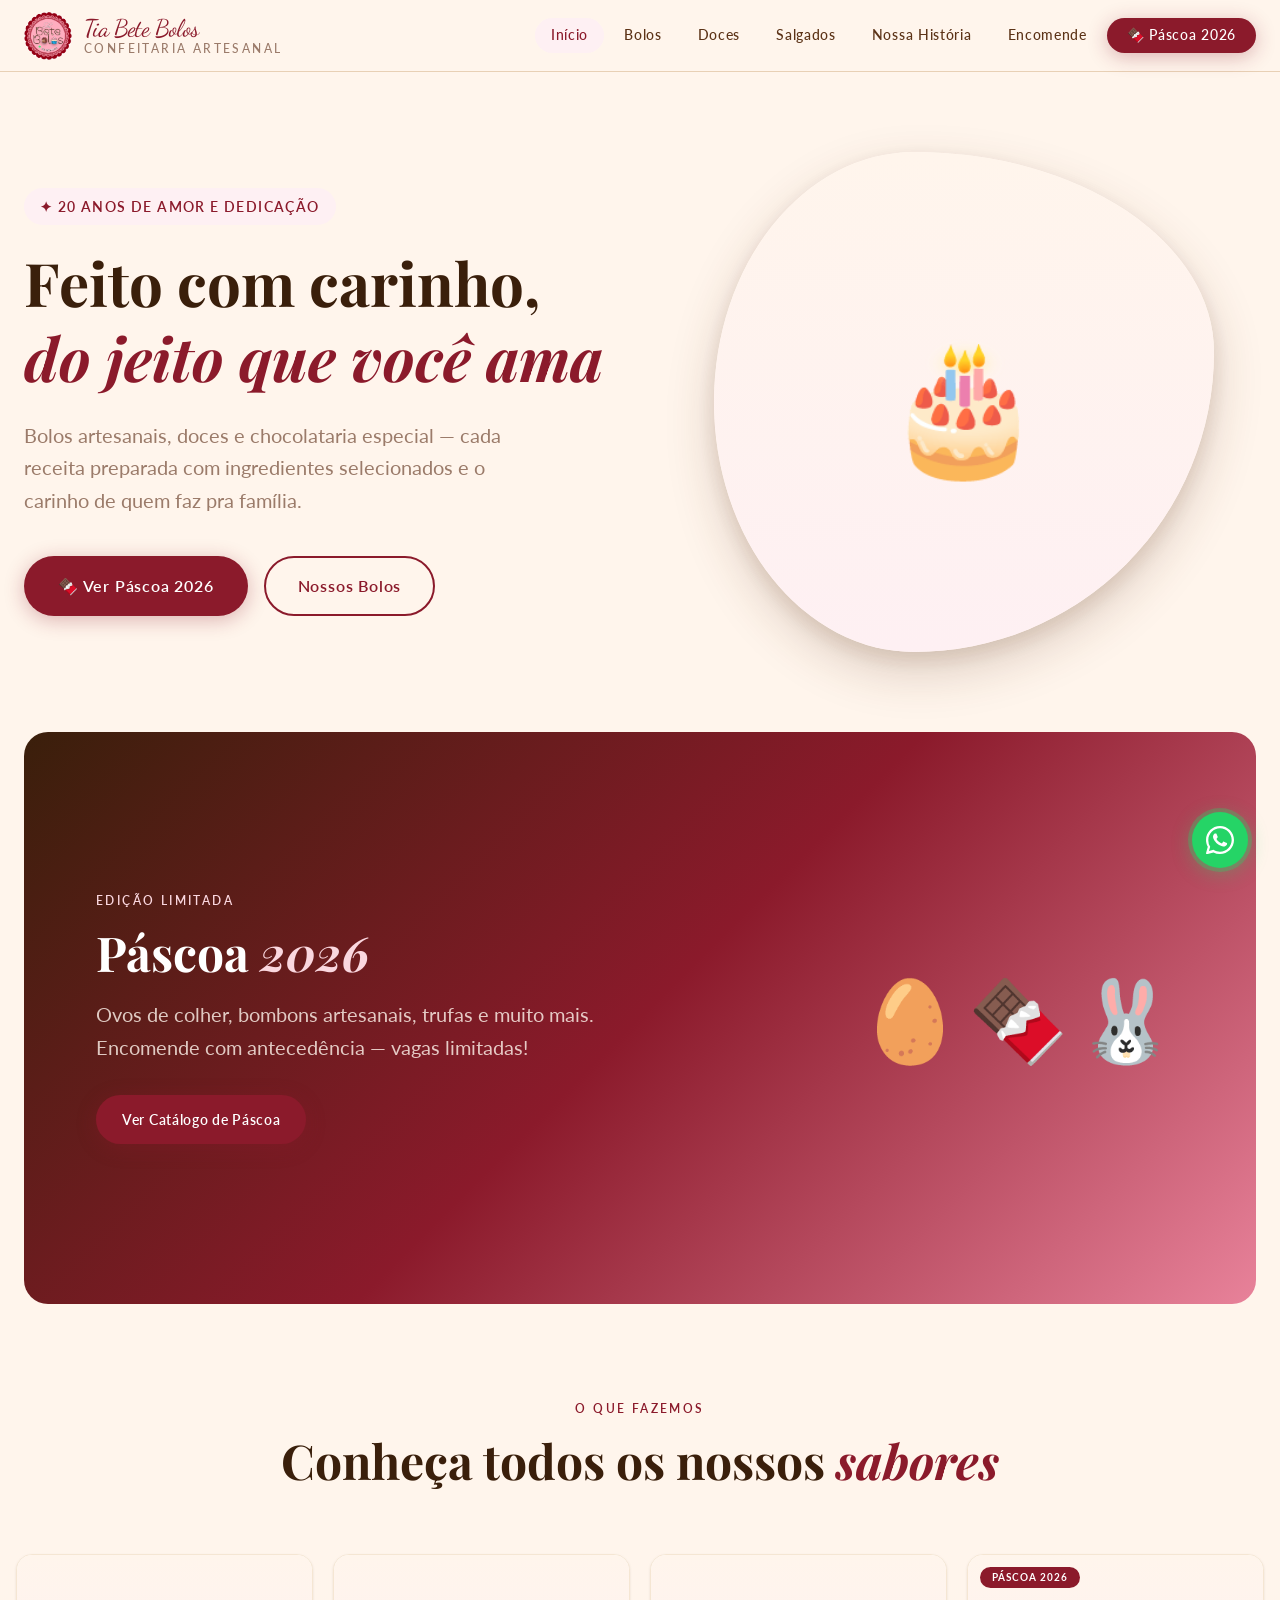
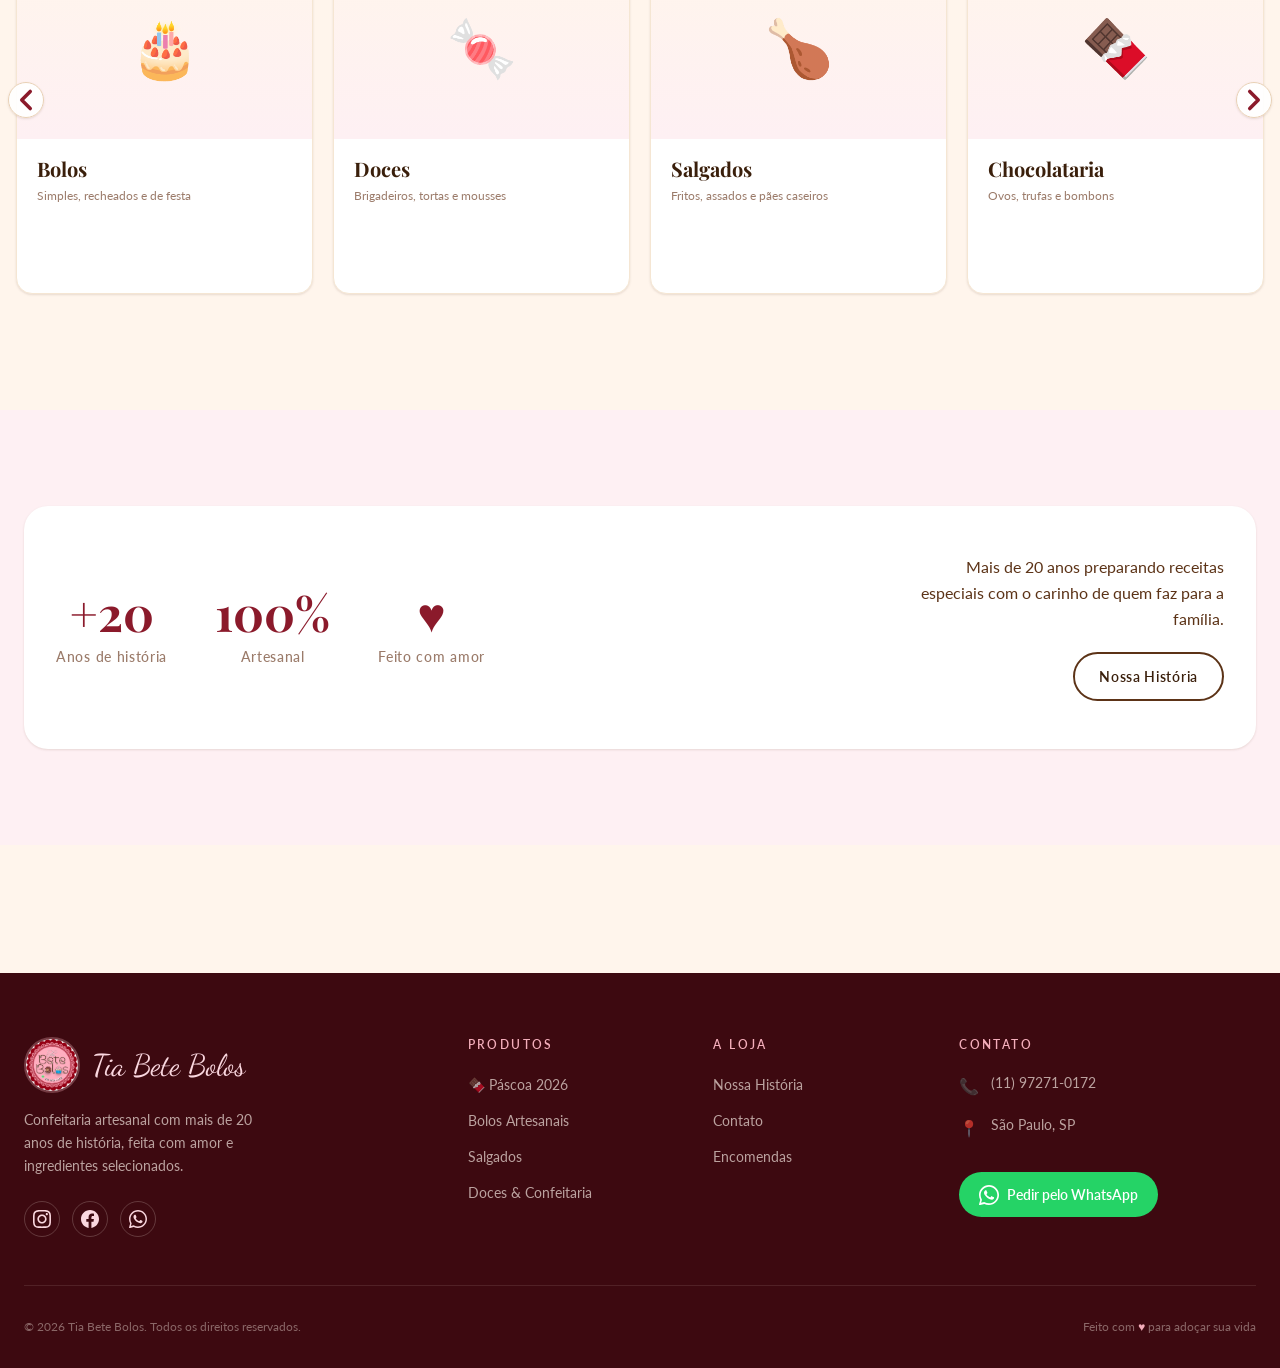
==== index.html @ cc2f7645 "Teste de fluxo de injeção de imagens" ====
<!DOCTYPE html>
<html lang="pt-BR">
<head>
  <meta charset="UTF-8" />
  <meta name="viewport" content="width=device-width, initial-scale=1.0" />
  <meta name="description" content="Tia Bete Bolos — Confeitaria artesanal com mais de 20 anos de história. Bolos, doces e chocolataria especial para Páscoa em São Paulo." />
  <title>Tia Bete Bolos — Confeitaria Artesanal</title>

  <!-- Google Fonts -->
  <link rel="preconnect" href="https://fonts.googleapis.com" />
  <link rel="preconnect" href="https://fonts.gstatic.com" crossorigin />
  <link href="https://fonts.googleapis.com/css2?family=Dancing+Script:wght@400;600;700&family=Playfair+Display:ital,wght@0,400;0,600;0,700;1,400;1,600&family=Lato:wght@300;400;700&display=swap" rel="stylesheet" />

  <!-- Swiper CSS (CDN) -->
  <link rel="stylesheet" href="https://cdn.jsdelivr.net/npm/swiper@11/swiper-bundle.min.css" />

  <!-- CSS (ordem importa: variables → reset → global → home) -->
  <link rel="stylesheet" href="css/variables.css" />
  <link rel="stylesheet" href="css/reset.css" />
  <link rel="stylesheet" href="css/global.css" />
  <link rel="stylesheet" href="css/components.css" />
  <link rel="stylesheet" href="css/animations.css" />
  <link rel="stylesheet" href="css/home.css" />
</head>
<body>
  
  <!-- ======================================================
       HERO
       ====================================================== -->
  <main id="main">

    <section class="hero" aria-label="Apresentação">
      <div class="hero__content">
        <span class="hero__eyebrow">✦ 20 anos de amor e dedicação</span>
        <h1 class="hero__title">
          Feito com carinho,<br>
          <em>do jeito que você ama</em>
        </h1>
        <p class="hero__description">
          Bolos artesanais, doces e chocolataria especial — cada receita
          preparada com ingredientes selecionados e o carinho de quem faz
          pra família.
        </p>
        <div class="hero__actions">
          <a href="pages/chocolataria.html" class="btn btn--primary btn--lg">
            🍫 Ver Páscoa 2026
          </a>
          <a href="pages/bolos.html" class="btn btn--outline btn--lg">
            Nossos Bolos
          </a>
        </div>
      </div>
      <div class="hero__image" aria-hidden="true">
        <!-- Imagem principal do hero — adicionar depois -->
        <div class="hero__image-placeholder">
          <span>🎂</span>
        </div>
      </div>
    </section>


    <!-- ====================================================
         SEÇÃO DE DESTAQUE — PÁSCOA
         ==================================================== -->
    <section class="section pascoa-banner" aria-label="Páscoa 2026">
      <div class="container">
        <div class="pascoa-banner__inner">
          <div class="pascoa-banner__text">
            <span class="section-label">Edição limitada</span>
            <h2 class="section-title">
              Páscoa <em>2026</em>
            </h2>
            <p class="section-subtitle">
              Ovos de colher, bombons artesanais, trufas e muito mais.
              Encomende com antecedência — vagas limitadas!
            </p>
            <a href="pages/chocolataria.html" class="btn btn--primary" style="margin-top: var(--space-8)">
              Ver Catálogo de Páscoa
            </a>
          </div>
          <div class="pascoa-banner__decoration" aria-hidden="true">
            🥚🍫🐰
          </div>
        </div>
      </div>
    </section>


    <!-- ====================================================
         CARROSSEL DE CATEGORIAS
         ==================================================== -->
    <section class="section section--carousel" id="categorias" aria-label="Nossas categorias">
      <div class="container">
        <div class="section-header">
          <span class="section-label">O que fazemos</span>
          <h2 class="section-title">Conheça todos os nossos <em>sabores</em></h2>
        </div>
      </div>

      <!-- Swiper -->
      <div class="swiper" id="categoriesSwiper">
        <ul class="swiper-wrapper" role="list">

            <!-- ── PRINCIPAIS (primeiros 4 visíveis no desktop) ── -->

            <li class="swiper-slide">
              <a href="pages/bolos.html" class="ccard" aria-label="Bolos artesanais">
                <div class="ccard__img-wrap">
                  <div class="ccard__placeholder">🎂</div>
                </div>
                <div class="ccard__body">
                  <h3 class="ccard__title">Bolos</h3>
                  <span class="ccard__sub">Simples, recheados e de festa</span>
                </div>
              </a>
            </li>

            <li class="swiper-slide">
              <a href="pages/doces.html" class="ccard" aria-label="Doces e confeitaria">
                <div class="ccard__img-wrap">
                  <div class="ccard__placeholder">🍬</div>
                </div>
                <div class="ccard__body">
                  <h3 class="ccard__title">Doces</h3>
                  <span class="ccard__sub">Brigadeiros, tortas e mousses</span>
                </div>
              </a>
            </li>

            <li class="swiper-slide">
              <a href="pages/salgados.html" class="ccard" aria-label="Salgados artesanais">
                <div class="ccard__img-wrap">
                  <div class="ccard__placeholder">🍗</div>
                </div>
                <div class="ccard__body">
                  <h3 class="ccard__title">Salgados</h3>
                  <span class="ccard__sub">Fritos, assados e pães caseiros</span>
                </div>
              </a>
            </li>

            <li class="swiper-slide">
              <a href="pages/chocolataria.html" class="ccard" aria-label="Chocolataria e Páscoa">
                <div class="ccard__img-wrap">
                  <div class="ccard__placeholder">🍫</div>
                  <span class="ccard__badge">Páscoa 2026</span>
                </div>
                <div class="ccard__body">
                  <h3 class="ccard__title">Chocolataria</h3>
                  <span class="ccard__sub">Ovos, trufas e bombons</span>
                </div>
              </a>
            </li>

            <!-- ── SUBCATEGORIAS ── -->

            <li class="swiper-slide">
              <a href="pages/bolos.html#simples" class="ccard" aria-label="Bolos Simples">
                <div class="ccard__img-wrap">
                  <div class="ccard__placeholder">🌽</div>
                </div>
                <div class="ccard__body">
                  <h3 class="ccard__title">Bolos Simples</h3>
                  <span class="ccard__sub">Fubá, milho, chocolate, cenoura</span>
                </div>
              </a>
            </li>

            <li class="swiper-slide">
              <a href="pages/bolos.html#recheados" class="ccard" aria-label="Bolos Recheados">
                <div class="ccard__img-wrap">
                  <div class="ccard__placeholder">🍓</div>
                </div>
                <div class="ccard__body">
                  <h3 class="ccard__title">Bolos Recheados</h3>
                  <span class="ccard__sub">Brigadeiro, Ninho, Floresta Negra</span>
                </div>
              </a>
            </li>

            <li class="swiper-slide">
              <a href="pages/bolos.html#festa" class="ccard" aria-label="Bolos de Festa">
                <div class="ccard__img-wrap">
                  <div class="ccard__placeholder">🎉</div>
                </div>
                <div class="ccard__body">
                  <h3 class="ccard__title">Bolos de Festa</h3>
                  <span class="ccard__sub">Personalizados e temáticos</span>
                </div>
              </a>
            </li>

            <li class="swiper-slide">
              <a href="pages/doces.html#tradicionais" class="ccard" aria-label="Doces Tradicionais de Festa">
                <div class="ccard__img-wrap">
                  <div class="ccard__placeholder">🍫</div>
                </div>
                <div class="ccard__body">
                  <h3 class="ccard__title">Doces Tradicionais</h3>
                  <span class="ccard__sub">Brigadeiro, quindim, beijinho</span>
                </div>
              </a>
            </li>

            <li class="swiper-slide">
              <a href="pages/doces.html#tortas" class="ccard" aria-label="Tortas e Mousses">
                <div class="ccard__img-wrap">
                  <div class="ccard__placeholder">🥧</div>
                </div>
                <div class="ccard__body">
                  <h3 class="ccard__title">Tortas & Mousses</h3>
                  <span class="ccard__sub">Holandesa, maracujá, limão</span>
                </div>
              </a>
            </li>

            <li class="swiper-slide">
              <a href="pages/doces.html#caramelizados" class="ccard" aria-label="Doces Caramelizados">
                <div class="ccard__img-wrap">
                  <div class="ccard__placeholder">🍎</div>
                </div>
                <div class="ccard__body">
                  <h3 class="ccard__title">Caramelizados</h3>
                  <span class="ccard__sub">Maçã e morango do amor</span>
                </div>
              </a>
            </li>

            <li class="swiper-slide">
              <a href="pages/doces.html#assados" class="ccard" aria-label="Assados Recheados">
                <div class="ccard__img-wrap">
                  <div class="ccard__placeholder">🧁</div>
                </div>
                <div class="ccard__body">
                  <h3 class="ccard__title">Assados Recheados</h3>
                  <span class="ccard__sub">Carolinas e bombas de chocolate</span>
                </div>
              </a>
            </li>

            <li class="swiper-slide">
              <a href="pages/salgados.html#mini" class="ccard" aria-label="Salgados Mini">
                <div class="ccard__img-wrap">
                  <div class="ccard__placeholder">🍡</div>
                </div>
                <div class="ccard__body">
                  <h3 class="ccard__title">Salgados Mini</h3>
                  <span class="ccard__sub">Coxinha, bolinha, quibe, risole</span>
                </div>
              </a>
            </li>

            <li class="swiper-slide">
              <a href="pages/salgados.html#especiais" class="ccard" aria-label="Salgados Especiais">
                <div class="ccard__img-wrap">
                  <div class="ccard__placeholder">🥐</div>
                </div>
                <div class="ccard__body">
                  <h3 class="ccard__title">Salgados Especiais</h3>
                  <span class="ccard__sub">Pastel, empada, mini pizza</span>
                </div>
              </a>
            </li>

            <li class="swiper-slide">
              <a href="pages/salgados.html#assados" class="ccard" aria-label="Salgados Assados">
                <div class="ccard__img-wrap">
                  <div class="ccard__placeholder">🫓</div>
                </div>
                <div class="ccard__body">
                  <h3 class="ccard__title">Assados</h3>
                  <span class="ccard__sub">Fogaça e esfihas</span>
                </div>
              </a>
            </li>

            <li class="swiper-slide">
              <a href="pages/salgados.html#paes" class="ccard" aria-label="Pães Caseiros">
                <div class="ccard__img-wrap">
                  <img
                    src="../assets/images/salgados/pao-forma.webp"
                    alt="Pão de forma caseiro, assado e dourado."
                    class="ccard__img"
                    loading="lazy"
                  />
                </div>
                <div class="ccard__body">
                  <h3 class="ccard__title">Pães Caseiros</h3>
                  <span class="ccard__sub">Artesanais, de forma e panetones</span>
                </div>
              </a>
            </li>

            <li class="swiper-slide">
              <a href="pages/chocolataria.html#ovos-tradicionais" class="ccard" aria-label="Ovos Tradicionais">
                <div class="ccard__img-wrap">
                  <div class="ccard__placeholder">🥚</div>
                </div>
                <div class="ccard__body">
                  <h3 class="ccard__title">Ovos Tradicionais</h3>
                  <span class="ccard__sub">Ao leite, crocante, branco</span>
                </div>
              </a>
            </li>

            <li class="swiper-slide">
              <a href="pages/chocolataria.html#ovos-recheados" class="ccard" aria-label="Ovos Recheados">
                <div class="ccard__img-wrap">
                  <div class="ccard__placeholder">🍫</div>
                </div>
                <div class="ccard__body">
                  <h3 class="ccard__title">Ovos Recheados</h3>
                  <span class="ccard__sub">Trufa, maracujá e prestígio</span>
                </div>
              </a>
            </li>

            <li class="swiper-slide">
              <a href="pages/chocolataria.html#outros-produtos" class="ccard" aria-label="Outros Produtos de Chocolataria">
                <div class="ccard__img-wrap">
                  <div class="ccard__placeholder">🎁</div>
                </div>
                <div class="ccard__body">
                  <h3 class="ccard__title">Outros Produtos</h3>
                  <span class="ccard__sub">Trufas, pão de mel, bombons</span>
                </div>
              </a>
            </li>

        </ul>

        <!-- Swiper Navigation Buttons -->
        <button class="swiper-button-prev" aria-label="Categoria anterior">
          <svg xmlns="http://www.w3.org/2000/svg" viewBox="0 0 24 24" width="20" height="20" fill="none" stroke="currentColor" stroke-width="2.5" stroke-linecap="round" stroke-linejoin="round" aria-hidden="true"><polyline points="15 18 9 12 15 6"/></svg>
        </button>
        <button class="swiper-button-next" aria-label="Próxima categoria">
          <svg xmlns="http://www.w3.org/2000/svg" viewBox="0 0 24 24" width="20" height="20" fill="none" stroke="currentColor" stroke-width="2.5" stroke-linecap="round" stroke-linejoin="round" aria-hidden="true"><polyline points="9 18 15 12 9 6"/></svg>
        </button>

        <!-- Swiper Pagination (mobile) -->
        <div class="swiper-pagination"></div>
      </div>
    </section>


    <!-- ====================================================
         SOBRE / PROVA SOCIAL
         ==================================================== -->
    <section class="section section--about bg-rosa" aria-label="Sobre a Tia Bete">
      <div class="container">
        <div class="about-strip">
          <div class="about-strip__stats">
            <div class="stat">
              <span class="stat__number">+20</span>
              <span class="stat__label">Anos de história</span>
            </div>
            <div class="stat">
              <span class="stat__number">100%</span>
              <span class="stat__label">Artesanal</span>
            </div>
            <div class="stat">
              <span class="stat__number">♥</span>
              <span class="stat__label">Feito com amor</span>
            </div>
          </div>
          <div class="about-strip__cta">
            <p class="about-strip__text">
              Mais de 20 anos preparando receitas especiais com o carinho de quem faz para a família.
            </p>
            <a href="pages/sobre.html" class="btn btn--outline-dark">Nossa História</a>
          </div>
        </div>
      </div>
    </section>

  </main>

  <footer id="main-footer"></footer>

  <!-- ======================================================
       SCRIPTS
       ====================================================== -->
  <!-- Swiper JS (CDN) -->
  <script src="https://cdn.jsdelivr.net/npm/swiper@11/swiper-bundle.min.js"></script>

  <script src="js/nav.js"></script>
  <script src="js/main.js"></script>
  <script src="js/menu.js"></script>
  <script src="js/whatsapp.js"></script>
  <script src="js/swiper-config.js"></script>

</body>
</html>
---- css/variables.css ----
/* ============================================================
   TIA BETE BOLOS — Design Tokens
   Paleta extraída da logotipo oficial
   ============================================================ */

:root {

  /* ----------------------------------------------------------
     CORES PRIMÁRIAS (da logotipo)
     ---------------------------------------------------------- */

  /* Rosa claro — fundo principal do logo */
  --color-rosa:          #F4AEBB;
  --color-rosa-light:    #FAD7DF;
  --color-rosa-lighter:  #FEF0F3;
  --color-rosa-dark:     #E8829A;

  /* Bordô / Vermelho escuro — borda rendada do logo */
  --color-bordo:         #8B1A2B;
  --color-bordo-light:   #B03045;
  --color-bordo-dark:    #620F1D;
  --color-bordo-deeper:  #3D0910;

  /* Marrom chocolate — tipografia do logo */
  --color-chocolate:     #5C3317;
  --color-chocolate-light: #7A4A28;
  --color-chocolate-dark:  #3A1F0B;

  /* Creme / Off-white — contraste suave */
  --color-creme:         #FFF5EC;
  --color-creme-dark:    #F5E6D3;
  --color-creme-darker:  #E8D0B5;

  /* ----------------------------------------------------------
     CORES SEMÂNTICAS
     ---------------------------------------------------------- */
  --color-primary:       var(--color-bordo);
  --color-primary-hover: var(--color-bordo-light);
  --color-secondary:     var(--color-rosa);
  --color-accent:        var(--color-chocolate);
  --color-background:    var(--color-creme);
  --color-surface:       #FFFFFF;
  --color-surface-alt:   var(--color-rosa-lighter);

  /* Texto */
  --color-text-primary:   var(--color-chocolate-dark);
  --color-text-secondary: var(--color-chocolate);
  --color-text-muted:     #9B7B6A;
  --color-text-inverse:   #FFFFFF;
  --color-text-on-pink:   var(--color-bordo-dark);

  /* Estados */
  --color-success:       #4A7C59;
  --color-error:         #C0392B;
  --color-whatsapp:      #25D366;
  --color-whatsapp-dark: #128C7E;

  /* ----------------------------------------------------------
     TIPOGRAFIA
     ---------------------------------------------------------- */

  /* Fontes importadas via Google Fonts no HTML:
     - Playfair Display: display, elegante, serifada, feminina
     - Lato: body, leve e legível
     - Dancing Script: script cursivo, igual ao estilo do logo  */
  --font-display:  'Playfair Display', Georgia, serif;
  --font-body:     'Lato', 'Helvetica Neue', Arial, sans-serif;
  --font-script:   'Dancing Script', cursive;

  /* Escala tipográfica */
  --text-xs:    0.75rem;    /* 12px */
  --text-sm:    0.875rem;   /* 14px */
  --text-base:  1rem;       /* 16px */
  --text-md:    1.125rem;   /* 18px */
  --text-lg:    1.25rem;    /* 20px */
  --text-xl:    1.5rem;     /* 24px */
  --text-2xl:   1.875rem;   /* 30px */
  --text-3xl:   2.25rem;    /* 36px */
  --text-4xl:   3rem;       /* 48px */
  --text-5xl:   3.75rem;    /* 60px */

  /* Pesos */
  --font-light:    300;
  --font-regular:  400;
  --font-medium:   500;
  --font-semibold: 600;
  --font-bold:     700;

  /* Altura de linha */
  --leading-tight:   1.25;
  --leading-snug:    1.375;
  --leading-normal:  1.5;
  --leading-relaxed: 1.625;
  --leading-loose:   2;

  /* Letter spacing */
  --tracking-tight:   -0.025em;
  --tracking-normal:   0em;
  --tracking-wide:     0.05em;
  --tracking-wider:    0.1em;
  --tracking-widest:   0.2em;

  /* ----------------------------------------------------------
     ESPAÇAMENTO (escala de 4px)
     ---------------------------------------------------------- */
  --space-1:   0.25rem;   /*  4px */
  --space-2:   0.5rem;    /*  8px */
  --space-3:   0.75rem;   /* 12px */
  --space-4:   1rem;      /* 16px */
  --space-5:   1.25rem;   /* 20px */
  --space-6:   1.5rem;    /* 24px */
  --space-8:   2rem;      /* 32px */
  --space-10:  2.5rem;    /* 40px */
  --space-12:  3rem;      /* 48px */
  --space-16:  4rem;      /* 64px */
  --space-20:  5rem;      /* 80px */
  --space-24:  6rem;      /* 96px */
  --space-32:  8rem;      /* 128px */

  /* ----------------------------------------------------------
     BORDAS E RAIOS
     ---------------------------------------------------------- */
  --radius-sm:   4px;
  --radius-md:   8px;
  --radius-lg:   12px;
  --radius-xl:   16px;
  --radius-2xl:  24px;
  --radius-full: 9999px;

  --border-thin:   1px;
  --border-base:   2px;
  --border-thick:  3px;

  /* ----------------------------------------------------------
     SOMBRAS (tom quente baseado no marrom chocolate)
     ---------------------------------------------------------- */
  --shadow-sm:    0 1px 3px rgba(92, 51, 23, 0.08),
                  0 1px 2px rgba(92, 51, 23, 0.06);
  --shadow-md:    0 4px 12px rgba(92, 51, 23, 0.12),
                  0 2px 6px rgba(92, 51, 23, 0.08);
  --shadow-lg:    0 10px 30px rgba(92, 51, 23, 0.15),
                  0 4px 12px rgba(92, 51, 23, 0.10);
  --shadow-xl:    0 20px 50px rgba(92, 51, 23, 0.20),
                  0 8px 20px rgba(92, 51, 23, 0.12);
  --shadow-pink:  0 4px 20px rgba(244, 174, 187, 0.50);
  --shadow-bordo: 0 4px 20px rgba(139, 26, 43, 0.30);

  /* ----------------------------------------------------------
     TRANSIÇÕES
     ---------------------------------------------------------- */
  --transition-fast:   150ms ease;
  --transition-base:   250ms ease;
  --transition-slow:   400ms ease;
  --transition-bounce: 300ms cubic-bezier(0.34, 1.56, 0.64, 1);

  /* ----------------------------------------------------------
     LAYOUT
     ---------------------------------------------------------- */
  --container-sm:   640px;
  --container-md:   768px;
  --container-lg:   1024px;
  --container-xl:   1280px;
  --container-2xl:  1440px;

  --nav-height:     72px;
  --nav-height-mob: 64px;

  /* ----------------------------------------------------------
     Z-INDEX
     ---------------------------------------------------------- */
  --z-base:     0;
  --z-raised:   10;
  --z-dropdown: 100;
  --z-sticky:   200;
  --z-overlay:  300;
  --z-modal:    400;
  --z-toast:    500;

  /* ----------------------------------------------------------
     GRADIENTES
     ---------------------------------------------------------- */
  --gradient-hero:
    linear-gradient(
      135deg,
      var(--color-bordo-deeper) 0%,
      var(--color-bordo)        40%,
      var(--color-rosa-dark)    100%
    );

  --gradient-card:
    linear-gradient(
      180deg,
      transparent             50%,
      rgba(58, 31, 11, 0.85) 100%
    );

  --gradient-pascoa:
    linear-gradient(
      135deg,
      var(--color-chocolate-dark) 0%,
      var(--color-bordo)          50%,
      var(--color-rosa-dark)      100%
    );

  --gradient-section:
    linear-gradient(
      180deg,
      var(--color-creme)        0%,
      var(--color-rosa-lighter) 100%
    );

  --gradient-cta:
    linear-gradient(
      135deg,
      var(--color-bordo)       0%,
      var(--color-bordo-light) 100%
    );
}

/* ============================================================
   CLASSES HELPER (utilitários rápidos)
   ============================================================ */

.text-rosa       { color: var(--color-rosa); }
.text-bordo      { color: var(--color-bordo); }
.text-chocolate  { color: var(--color-chocolate); }
.text-creme      { color: var(--color-creme); }
.text-muted      { color: var(--color-text-muted); }

.bg-rosa         { background-color: var(--color-rosa-lighter); }
.bg-bordo        { background-color: var(--color-bordo); }
.bg-chocolate    { background-color: var(--color-chocolate); }
.bg-creme        { background-color: var(--color-creme); }

.font-display    { font-family: var(--font-display); }
.font-body       { font-family: var(--font-body); }
.font-script     { font-family: var(--font-script); }
---- css/global.css ----
/* ============================================================
   TIA BETE BOLOS — Estilos Globais
   Nav, Footer e elementos compartilhados entre todas as páginas
   ============================================================ */

/* ----------------------------------------------------------
   CONTAINER
   ---------------------------------------------------------- */
.container {
  width: 100%;
  max-width: var(--container-xl);
  margin: 0 auto;
  padding: 0 var(--space-6);
}

@media (max-width: 768px) {
  .container {
    padding: 0 var(--space-4);
  }
}

/* ----------------------------------------------------------
   NAVEGAÇÃO
   ---------------------------------------------------------- */
.nav {
  position: fixed;
  top: 0;
  left: 0;
  right: 0;
  height: var(--nav-height);
  background-color: rgba(255, 245, 236, 0.95);
  backdrop-filter: blur(12px);
  -webkit-backdrop-filter: blur(12px);
  border-bottom: 1px solid var(--color-creme-darker);
  z-index: var(--z-sticky);
  transition: background-color var(--transition-base),
              box-shadow var(--transition-base);
}

.nav.scrolled {
  background-color: rgba(255, 245, 236, 0.98);
  box-shadow: var(--shadow-md);
}

.nav__inner {
  display: flex;
  align-items: center;
  justify-content: space-between;
  height: 100%;
}

/* Logo na nav */
.nav__logo {
  display: flex;
  align-items: center;
  gap: var(--space-3);
  text-decoration: none;
  flex-shrink: 0;
}

.nav__logo-img {
  width: 48px;
  height: 48px;
  object-fit: contain;
  border-radius: var(--radius-full);
}

.nav__logo-text {
  display: flex;
  flex-direction: column;
  line-height: 1.1;
}

.nav__logo-name {
  font-family: var(--font-script);
  font-size: var(--text-xl);
  color: var(--color-bordo);
  letter-spacing: var(--tracking-tight);
}

.nav__logo-subtitle {
  font-family: var(--font-body);
  font-size: var(--text-xs);
  font-weight: var(--font-medium);
  color: var(--color-text-muted);
  letter-spacing: var(--tracking-widest);
  text-transform: uppercase;
}

/* Links de navegação */
.nav__links {
  display: flex;
  align-items: center;
  gap: var(--space-1);
}

.nav__link {
  font-family: var(--font-body);
  font-size: var(--text-sm);
  font-weight: var(--font-medium);
  color: var(--color-text-secondary);
  text-decoration: none;
  padding: var(--space-2) var(--space-4);
  border-radius: var(--radius-full);
  letter-spacing: var(--tracking-wide);
  transition: color var(--transition-base),
              background-color var(--transition-base);
  position: relative;
  display: flex;             /* Transforma o link em um bloco forte (Resolve a sobreposição) */
  align-items: center;       /* Centraliza verticalmente */
  justify-content: center;   /* Centraliza horizontalmente (Resolve "Nossa História") */
  text-align: center;        /* Garante centralização perfeita do texto */
  line-height: 1.3;          /* Dá um respiro entre as linhas do texto quebrado */
}

.nav__link:hover {
  color: var(--color-bordo);
  background-color: var(--color-rosa-lighter);
}

.nav__link.active {
  color: var(--color-bordo);
  background-color: var(--color-rosa-lighter);
}

/* Destaque especial: link de Páscoa/Chocolataria */
.nav__link--highlight {
  background-color: var(--color-bordo);
  color: var(--color-text-inverse) !important;
  padding: var(--space-2) var(--space-5);
  box-shadow: var(--shadow-bordo);
  white-space: nowrap;       /* Proíbe o botão de quebrar em duas linhas */
}

.nav__link--highlight:hover {
  background-color: var(--color-bordo-light);
  color: var(--color-text-inverse) !important;
  transform: translateY(-1px);
  box-shadow: var(--shadow-lg);
}

/* Botão hambúrguer (mobile) */
.nav__toggle {
  display: none;
  flex-direction: column;
  gap: 5px;
  padding: var(--space-2);
  cursor: pointer;
  background: none;
  border: none;
}

.nav__toggle-bar {
  width: 24px;
  height: 2px;
  background-color: var(--color-bordo);
  border-radius: var(--radius-full);
  transition: transform var(--transition-base),
              opacity var(--transition-base);
}

.nav__toggle.is-open .nav__toggle-bar:nth-child(1) {
  transform: translateY(7px) rotate(45deg);
}
.nav__toggle.is-open .nav__toggle-bar:nth-child(2) {
  opacity: 0;
  transform: scaleX(0);
}
.nav__toggle.is-open .nav__toggle-bar:nth-child(3) {
  transform: translateY(-7px) rotate(-45deg);
}

/* Menu mobile */
@media (max-width: 768px) {
  .nav__toggle {
    display: flex;
  }

  .nav__links {
    display: none;
    position: absolute;
    top: var(--nav-height-mob);
    left: 0;
    right: 0;
    background-color: var(--color-creme);
    border-bottom: 2px solid var(--color-rosa);
    flex-direction: column;
    align-items: stretch;
    padding: var(--space-4) var(--space-4) var(--space-6);
    gap: var(--space-1);
    box-shadow: var(--shadow-lg);
  }

  .nav__links.is-open {
    display: flex;
  }

  .nav__link {
    padding: var(--space-3) var(--space-4);
    border-radius: var(--radius-md);
    font-size: var(--text-base);
  }

  .nav__link--highlight {
    text-align: center;
    margin-top: var(--space-2);
  }

  .nav {
    height: var(--nav-height-mob);
  }
}

/* ----------------------------------------------------------
   ESPAÇADOR DE NAV (empurra o conteúdo pra baixo do nav fixo)
   ---------------------------------------------------------- */
.nav-spacer {
  height: var(--nav-height);
}

@media (max-width: 768px) {
  .nav-spacer {
    height: var(--nav-height-mob);
  }
}

/* ----------------------------------------------------------
   FOOTER
   ---------------------------------------------------------- */
.footer {
  background-color: var(--color-bordo-deeper);
  color: var(--color-creme);
  padding: var(--space-16) 0 var(--space-8);
  margin-top: var(--space-32);
}

.footer__grid {
  display: grid;
  grid-template-columns: 2fr 1fr 1fr 1.5fr;
  gap: var(--space-12);
  padding-bottom: var(--space-12);
  border-bottom: 1px solid rgba(255, 245, 236, 0.1);
}

/* Coluna brand */
.footer__brand {}

.footer__logo {
  display: flex;
  align-items: center;
  gap: var(--space-3);
  margin-bottom: var(--space-4);
  text-decoration: none;
}

.footer__logo-img {
  width: 56px;
  height: 56px;
  border-radius: var(--radius-full);
  object-fit: contain;
  border: 2px solid rgba(244, 174, 187, 0.3);
}

.footer__logo-name {
  font-family: var(--font-script);
  font-size: var(--text-2xl);
  color: var(--color-rosa-light);
}

.footer__tagline {
  font-size: var(--text-sm);
  line-height: var(--leading-relaxed);
  color: rgba(255, 245, 236, 0.65);
  max-width: 260px;
  margin-bottom: var(--space-6);
}

.footer__social {
  display: flex;
  gap: var(--space-3);
}

.footer__social-link {
  width: 36px;
  height: 36px;
  border-radius: var(--radius-full);
  border: 1px solid rgba(255, 245, 236, 0.2);
  display: flex;
  align-items: center;
  justify-content: center;
  color: var(--color-rosa-light);
  font-size: var(--text-sm);
  transition: background-color var(--transition-base),
              border-color var(--transition-base);
  text-decoration: none;
}

.footer__social-link:hover {
  background-color: var(--color-bordo);
  border-color: var(--color-rosa);
}

/* Colunas de links */
.footer__col-title {
  font-family: var(--font-body);
  font-size: var(--text-xs);
  font-weight: var(--font-semibold);
  letter-spacing: var(--tracking-widest);
  text-transform: uppercase;
  color: var(--color-rosa);
  margin-bottom: var(--space-5);
}

.footer__links {
  display: flex;
  flex-direction: column;
  gap: var(--space-3);
}

.footer__link {
  font-size: var(--text-sm);
  color: rgba(255, 245, 236, 0.65);
  text-decoration: none;
  transition: color var(--transition-base);
}

.footer__link:hover {
  color: var(--color-rosa-light);
}

/* Coluna contato */
.footer__contact-item {
  display: flex;
  align-items: flex-start;
  gap: var(--space-3);
  margin-bottom: var(--space-4);
  font-size: var(--text-sm);
  color: rgba(255, 245, 236, 0.65);
}

.footer__contact-icon {
  font-size: var(--text-base);
  flex-shrink: 0;
  margin-top: 2px;
}

.footer__whatsapp-btn {
  display: inline-flex;
  align-items: center;
  gap: var(--space-2);
  background-color: var(--color-whatsapp);
  color: white;
  padding: var(--space-3) var(--space-5);
  border-radius: var(--radius-full);
  font-size: var(--text-sm);
  font-weight: var(--font-semibold);
  text-decoration: none;
  margin-top: var(--space-4);
  transition: background-color var(--transition-base),
              transform var(--transition-bounce);
}

.footer__whatsapp-btn:hover {
  background-color: var(--color-whatsapp-dark);
  transform: translateY(-2px);
}

/* Bottom do footer */
.footer__bottom {
  display: flex;
  align-items: center;
  justify-content: space-between;
  padding-top: var(--space-8);
  font-size: var(--text-xs);
  color: rgba(255, 245, 236, 0.4);
}

.footer__bottom-heart {
  color: var(--color-rosa);
}

/* Footer responsivo */
@media (max-width: 1024px) {
  .footer__grid {
    grid-template-columns: 1fr 1fr;
    gap: var(--space-8);
  }
  .footer__brand {
    grid-column: 1 / -1;
  }
}

@media (max-width: 640px) {
  .footer__grid {
    grid-template-columns: 1fr;
    gap: var(--space-8);
  }
  .footer__bottom {
    flex-direction: column;
    gap: var(--space-2);
    text-align: center;
  }
}

/* ----------------------------------------------------------
   BOTÃO FLUTUANTE DO WHATSAPP
   ---------------------------------------------------------- */
.whatsapp-float {
  position: fixed;
  bottom: var(--space-8);
  right: var(--space-8);
  width: 56px;
  height: 56px;
  background-color: var(--color-whatsapp);
  color: white;
  border-radius: var(--radius-full);
  display: flex;
  align-items: center;
  justify-content: center;
  font-size: 1.5rem;
  text-decoration: none;
  box-shadow: 0 4px 20px rgba(37, 211, 102, 0.4);
  z-index: var(--z-toast);
  transition: transform var(--transition-bounce),
              box-shadow var(--transition-base);
}

.whatsapp-float:hover {
  transform: scale(1.12) translateY(-2px);
  box-shadow: 0 8px 30px rgba(37, 211, 102, 0.5);
}

/* Pulso de atenção */
.whatsapp-float::before {
  content: '';
  position: absolute;
  inset: -4px;
  border-radius: var(--radius-full);
  background-color: var(--color-whatsapp);
  opacity: 0.3;
  animation: whatsapp-pulse 2.5s ease-out infinite;
  z-index: -1;
}

@keyframes whatsapp-pulse {
  0%   { transform: scale(1);   opacity: 0.3; }
  70%  { transform: scale(1.5); opacity: 0; }
  100% { transform: scale(1.5); opacity: 0; }
}

@media (max-width: 640px) {
  .whatsapp-float {
    bottom: var(--space-5);
    right: var(--space-5);
    width: 50px;
    height: 50px;
  }
}

/* ----------------------------------------------------------
   UTILITÁRIOS GERAIS
   ---------------------------------------------------------- */

/* Seção padrão */
.section {
  padding: var(--space-24) 0;
}

.section--sm {
  padding: var(--space-16) 0;
}

.section--lg {
  padding: var(--space-32) 0;
}

/* Título de seção */
.section-label {
  font-family: var(--font-body);
  font-size: var(--text-xs);
  font-weight: var(--font-semibold);
  letter-spacing: var(--tracking-widest);
  text-transform: uppercase;
  color: var(--color-bordo);
  display: block;
  margin-bottom: var(--space-3);
}

.section-title {
  font-family: var(--font-display);
  font-size: var(--text-4xl);
  color: var(--color-chocolate-dark);
  line-height: var(--leading-tight);
  margin-bottom: var(--space-4);
}

.section-title em {
  font-style: italic;
  color: var(--color-bordo);
}

.section-subtitle {
  font-size: var(--text-lg);
  color: var(--color-text-muted);
  line-height: var(--leading-relaxed);
  max-width: 560px;
}

@media (max-width: 768px) {
  .section {
    padding: var(--space-16) 0;
  }
  .section-title {
    font-size: var(--text-3xl);
  }
}

/* Divider decorativo */
.divider {
  display: flex;
  align-items: center;
  gap: var(--space-4);
  margin: var(--space-8) 0;
  color: var(--color-rosa);
  font-size: var(--text-xl);
}

.divider::before,
.divider::after {
  content: '';
  flex: 1;
  height: 1px;
  background: var(--color-creme-darker);
}
---- css/components.css ----
/* ============================================================
   TIA BETE BOLOS — Componentes reutilizáveis
   Botões, cards de produto, badges, modais
   ============================================================ */

/* ----------------------------------------------------------
   BOTÕES
   ---------------------------------------------------------- */
.btn {
  display: inline-flex;
  align-items: center;
  justify-content: center;
  gap: var(--space-2);
  font-family: var(--font-body);
  font-weight: var(--font-semibold);
  font-size: var(--text-sm);
  letter-spacing: var(--tracking-wide);
  padding: var(--space-3) var(--space-6);
  border-radius: var(--radius-full);
  text-decoration: none;
  cursor: pointer;
  border: 2px solid transparent;
  transition:
    background-color var(--transition-base),
    color var(--transition-base),
    border-color var(--transition-base),
    transform var(--transition-bounce),
    box-shadow var(--transition-base);
}

.btn:hover {
  transform: translateY(-2px);
}

.btn:active {
  transform: translateY(0);
}

/* Primário — bordô sólido */
.btn--primary {
  background-color: var(--color-bordo);
  color: var(--color-text-inverse);
  box-shadow: var(--shadow-bordo);
}
.btn--primary:hover {
  background-color: var(--color-bordo-light);
  box-shadow: var(--shadow-lg);
}

/* Secundário — rosa */
.btn--secondary {
  background-color: var(--color-rosa);
  color: var(--color-bordo-dark);
}
.btn--secondary:hover {
  background-color: var(--color-rosa-dark);
}

/* Outline — borda bordô */
.btn--outline {
  background-color: transparent;
  border-color: var(--color-bordo);
  color: var(--color-bordo);
}
.btn--outline:hover {
  background-color: var(--color-bordo);
  color: var(--color-text-inverse);
}

/* Outline dark (para seções claras) */
.btn--outline-dark {
  background-color: transparent;
  border-color: var(--color-chocolate);
  color: var(--color-chocolate-dark);
}
.btn--outline-dark:hover {
  background-color: var(--color-chocolate);
  color: var(--color-creme);
}

/* Tamanhos */
.btn--sm {
  font-size: var(--text-xs);
  padding: var(--space-2) var(--space-4);
}

.btn--lg {
  font-size: var(--text-base);
  padding: var(--space-4) var(--space-8);
}

/* ----------------------------------------------------------
   CARD DE PRODUTO
   ---------------------------------------------------------- */
.product-card {
  background-color: var(--color-surface);
  border-radius: var(--radius-xl);
  overflow: hidden;
  box-shadow: var(--shadow-sm);
  transition:
    transform var(--transition-base),
    box-shadow var(--transition-base);
  cursor: pointer;
  text-decoration: none;
  color: inherit;
  display: flex;
  flex-direction: column;
}

.product-card:hover {
  transform: translateY(-6px);
  box-shadow: var(--shadow-lg);
}

.product-card__img-wrap {
  position: relative;
  aspect-ratio: 4 / 3;
  overflow: hidden;
  background-color: var(--color-rosa-lighter);
}

.product-card__img {
  width: 100%;
  height: 100%;
  object-fit: cover;
  transition: transform var(--transition-slow);
}

.product-card:hover .product-card__img {
  transform: scale(1.06);
}

.product-card__placeholder {
  width: 100%;
  height: 100%;
  display: flex;
  align-items: center;
  justify-content: center;
  font-size: 3rem;
  background: var(--gradient-section);
}

.product-card__badge {
  position: absolute;
  top: var(--space-3);
  left: var(--space-3);
  background-color: var(--color-bordo);
  color: white;
  font-size: var(--text-xs);
  font-weight: var(--font-semibold);
  letter-spacing: var(--tracking-wide);
  padding: var(--space-1) var(--space-3);
  border-radius: var(--radius-full);
}

.product-card__body {
  padding: var(--space-5) var(--space-6);
  flex: 1;
  display: flex;
  flex-direction: column;
}

.product-card__category {
  font-size: var(--text-xs);
  font-weight: var(--font-semibold);
  letter-spacing: var(--tracking-widest);
  text-transform: uppercase;
  color: var(--color-bordo);
  margin-bottom: var(--space-2);
}

.product-card__name {
  font-family: var(--font-display);
  font-size: var(--text-xl);
  font-weight: var(--font-bold);
  color: var(--color-chocolate-dark);
  margin-bottom: var(--space-2);
  line-height: var(--leading-snug);
}

.product-card__desc {
  font-size: var(--text-sm);
  color: var(--color-text-muted);
  line-height: var(--leading-relaxed);
  flex: 1;
  margin-bottom: var(--space-4);
}

.product-card__footer {
  display: flex;
  align-items: center;
  justify-content: space-between;
  margin-top: auto;
}

.product-card__price {
  font-family: var(--font-display);
  font-size: var(--text-xl);
  font-weight: var(--font-bold);
  color: var(--color-bordo);
}

.product-card__cta {
  font-size: var(--text-sm);
  font-weight: var(--font-semibold);
  color: var(--color-bordo);
  display: flex;
  align-items: center;
  gap: var(--space-1);
  transition: gap var(--transition-base);
}

.product-card:hover .product-card__cta {
  gap: var(--space-2);
}

/* ----------------------------------------------------------
   BADGE / TAG
   ---------------------------------------------------------- */
.badge {
  display: inline-flex;
  align-items: center;
  gap: var(--space-1);
  font-size: var(--text-xs);
  font-weight: var(--font-semibold);
  letter-spacing: var(--tracking-wide);
  padding: var(--space-1) var(--space-3);
  border-radius: var(--radius-full);
}

.badge--bordo {
  background-color: var(--color-bordo);
  color: white;
}

.badge--rosa {
  background-color: var(--color-rosa-lighter);
  color: var(--color-bordo-dark);
  border: 1px solid var(--color-rosa);
}

.badge--chocolate {
  background-color: var(--color-chocolate);
  color: var(--color-creme);
}
---- css/animations.css ----
/* ============================================================
   TIA BETE BOLOS — Animações e Transitions
   ============================================================ */

/* ----------------------------------------------------------
   SCROLL REVEAL
   Adicionar data-reveal no elemento para ativar.
   main.js observa e adiciona .is-revealed
   ---------------------------------------------------------- */
[data-reveal] {
  opacity: 0;
  transform: translateY(24px);
  transition:
    opacity var(--transition-slow),
    transform var(--transition-slow);
}

[data-reveal].is-revealed {
  opacity: 1;
  transform: translateY(0);
}

[data-reveal-delay="1"] { transition-delay: 100ms; }
[data-reveal-delay="2"] { transition-delay: 200ms; }
[data-reveal-delay="3"] { transition-delay: 300ms; }
[data-reveal-delay="4"] { transition-delay: 400ms; }

/* ----------------------------------------------------------
   KEYFRAMES
   ---------------------------------------------------------- */
@keyframes fadeIn {
  from { opacity: 0; }
  to   { opacity: 1; }
}

@keyframes fadeInUp {
  from { opacity: 0; transform: translateY(28px); }
  to   { opacity: 1; transform: translateY(0); }
}

@keyframes fadeInDown {
  from { opacity: 0; transform: translateY(-20px); }
  to   { opacity: 1; transform: translateY(0); }
}

@keyframes scaleIn {
  from { opacity: 0; transform: scale(0.93); }
  to   { opacity: 1; transform: scale(1); }
}

@keyframes float {
  0%, 100% { transform: translateY(0); }
  50%       { transform: translateY(-12px); }
}

@keyframes shimmer {
  0%   { background-position: -200% 0; }
  100% { background-position:  200% 0; }
}

@keyframes whatsapp-pulse {
  0%   { transform: scale(1);   opacity: 0.3; }
  70%  { transform: scale(1.5); opacity: 0; }
  100% { transform: scale(1.5); opacity: 0; }
}

/* ----------------------------------------------------------
   HERO — animações de entrada (fill-mode: forwards, não both)
   "both" mantinha opacity:0 antes do delay, causando tela branca
   ---------------------------------------------------------- */
.hero__eyebrow {
  animation: fadeInDown 0.6s ease forwards;
  animation-delay: 0.1s;
  opacity: 0;
}

.hero__title {
  animation: fadeInUp 0.7s ease forwards;
  animation-delay: 0.2s;
  opacity: 0;
}

.hero__description {
  animation: fadeInUp 0.7s ease forwards;
  animation-delay: 0.35s;
  opacity: 0;
}

.hero__actions {
  animation: fadeInUp 0.7s ease forwards;
  animation-delay: 0.5s;
  opacity: 0;
}

.hero__image {
  animation: scaleIn 0.8s ease forwards;
  animation-delay: 0.25s;
  opacity: 0;
}

/* ----------------------------------------------------------
   UTILITÁRIOS
   ---------------------------------------------------------- */
.animate-float {
  animation: float 4s ease-in-out infinite;
}

.skeleton {
  background: linear-gradient(
    90deg,
    var(--color-creme-dark) 25%,
    var(--color-creme-darker) 50%,
    var(--color-creme-dark) 75%
  );
  background-size: 200% 100%;
  animation: shimmer 1.5s infinite;
  border-radius: var(--radius-md);
}

/* Reduz animações para quem prefere */
@media (prefers-reduced-motion: reduce) {
  .hero__eyebrow,
  .hero__title,
  .hero__description,
  .hero__actions,
  .hero__image {
    animation: none;
    opacity: 1;
  }
  [data-reveal] {
    opacity: 1;
    transform: none;
    transition: none;
  }
  .animate-float {
    animation: none;
  }
}
---- css/home.css ----
/* ============================================================
   TIA BETE BOLOS — Estilos da Home (index.html)
   ============================================================ */

/* ----------------------------------------------------------
   HERO
   ---------------------------------------------------------- */
.hero {
  display: grid;
  grid-template-columns: 1fr 1fr;
  align-items: center;
  gap: var(--space-16);
  min-height: calc(80vh - var(--nav-height));
  padding: var(--space-20) var(--space-6);
  max-width: var(--container-xl);
  margin: 0 auto;
}

.hero__eyebrow {
  display: inline-block;
  font-size: var(--text-sm);
  font-weight: var(--font-semibold);
  letter-spacing: var(--tracking-wider);
  text-transform: uppercase;
  color: var(--color-bordo);
  background-color: var(--color-rosa-lighter);
  padding: var(--space-2) var(--space-4);
  border-radius: var(--radius-full);
  margin-bottom: var(--space-5);
}

.hero__title {
  font-family: var(--font-display);
  font-size: var(--text-5xl);
  font-weight: var(--font-bold);
  line-height: var(--leading-tight);
  color: var(--color-chocolate-dark);
  margin-bottom: var(--space-6);
}

.hero__title em {
  font-style: italic;
  color: var(--color-bordo);
}

.hero__description {
  font-size: var(--text-lg);
  color: var(--color-text-muted);
  line-height: var(--leading-relaxed);
  max-width: 480px;
  margin-bottom: var(--space-10);
}

.hero__actions {
  display: flex;
  gap: var(--space-4);
  flex-wrap: wrap;
}

.hero__image {
  display: flex;
  align-items: center;
  justify-content: center;
}

.hero__image-placeholder {
  width: 100%;
  max-width: 500px;
  aspect-ratio: 1;
  background: var(--gradient-section);
  border-radius: 40% 60% 60% 40% / 50% 40% 60% 50%;
  display: flex;
  align-items: center;
  justify-content: center;
  font-size: 8rem;
  box-shadow: var(--shadow-xl);
  animation: float 5s ease-in-out infinite;
}

/* ----------------------------------------------------------
   BANNER DA PÁSCOA
   ---------------------------------------------------------- */
.pascoa-banner {
  background: var(--gradient-pascoa);
  color: white;
  border-radius: var(--radius-2xl);
  margin: 0 var(--space-6);
  overflow: hidden;
}

.pascoa-banner__inner {
  display: flex;
  align-items: center;
  justify-content: space-between;
  gap: var(--space-8);
  padding: var(--space-16) var(--space-12);
}

.pascoa-banner .section-label {
  color: var(--color-rosa-light);
}

.pascoa-banner .section-title {
  color: white;
  font-size: var(--text-4xl);
}

.pascoa-banner .section-title em {
  color: var(--color-rosa-light);
}

.pascoa-banner .section-subtitle {
  color: rgba(255, 245, 236, 0.8);
}

.pascoa-banner__decoration {
  font-size: 5rem;
  letter-spacing: 0.1em;
  animation: float 4s ease-in-out infinite;
  flex-shrink: 0;
}

/* ----------------------------------------------------------
   GRID DE CATEGORIAS
   ---------------------------------------------------------- */
.section-header {
  margin-bottom: var(--space-12);
}

.categories-grid {
  display: grid;
  grid-template-columns: 1.4fr 1fr 1fr;
  gap: var(--space-6);
}

.category-card {
  border-radius: var(--radius-xl);
  overflow: hidden;
  background-color: var(--color-surface);
  box-shadow: var(--shadow-sm);
  text-decoration: none;
  color: inherit;
  transition:
    transform var(--transition-base),
    box-shadow var(--transition-base);
  display: flex;
  flex-direction: column;
}

.category-card:hover {
  transform: translateY(-6px);
  box-shadow: var(--shadow-xl);
}

.category-card__img-wrap {
  aspect-ratio: 3 / 2;
  overflow: hidden;
  background-color: var(--color-rosa-lighter);
  position: relative;
}

.category-card--featured .category-card__img-wrap {
  aspect-ratio: 4 / 3;
}

.category-card__placeholder {
  width: 100%;
  height: 100%;
  display: flex;
  align-items: center;
  justify-content: center;
  font-size: 4rem;
  background: var(--gradient-section);
  transition: transform var(--transition-slow);
}

.category-card:hover .category-card__placeholder {
  transform: scale(1.05);
}

.category-card__body {
  padding: var(--space-6);
  flex: 1;
  display: flex;
  flex-direction: column;
  gap: var(--space-2);
}

.category-card__tag {
  font-size: var(--text-xs);
  font-weight: var(--font-semibold);
  letter-spacing: var(--tracking-widest);
  text-transform: uppercase;
  color: var(--color-bordo);
  background-color: var(--color-rosa-lighter);
  padding: var(--space-1) var(--space-3);
  border-radius: var(--radius-full);
  align-self: flex-start;
}

.category-card__title {
  font-family: var(--font-display);
  font-size: var(--text-2xl);
  font-weight: var(--font-bold);
  color: var(--color-chocolate-dark);
}

.category-card__desc {
  font-size: var(--text-sm);
  color: var(--color-text-muted);
  line-height: var(--leading-relaxed);
}

/* ----------------------------------------------------------
   ABOUT STRIP
   ---------------------------------------------------------- */
.about-strip {
  display: flex;
  align-items: center;
  justify-content: space-between;
  gap: var(--space-12);
  padding: var(--space-12) var(--space-8);
  background-color: white;
  border-radius: var(--radius-2xl);
  box-shadow: var(--shadow-sm);
}

.about-strip__stats {
  display: flex;
  gap: var(--space-12);
}

.stat {
  text-align: center;
}

.stat__number {
  display: block;
  font-family: var(--font-display);
  font-size: var(--text-4xl);
  font-weight: var(--font-bold);
  color: var(--color-bordo);
  line-height: 1;
  margin-bottom: var(--space-2);
}

.stat__label {
  font-size: var(--text-sm);
  color: var(--color-text-muted);
  font-weight: var(--font-medium);
  letter-spacing: var(--tracking-wide);
}

.about-strip__cta {
  max-width: 320px;
  text-align: right;
}

.about-strip__text {
  font-size: var(--text-base);
  color: var(--color-text-secondary);
  line-height: var(--leading-relaxed);
  margin-bottom: var(--space-5);
}

/* ----------------------------------------------------------
   RESPONSIVO HOME
   ---------------------------------------------------------- */
@media (max-width: 1024px) {
  .categories-grid {
    grid-template-columns: 1fr 1fr;
  }
  .category-card--featured {
    grid-column: 1 / -1;
  }
}

@media (max-width: 768px) {
  .hero {
    grid-template-columns: 1fr;
    text-align: center;
    padding: var(--space-12) var(--space-4);
    min-height: auto;
  }

  .hero__title {
    font-size: var(--text-4xl);
  }

  .hero__description {
    margin: 0 auto var(--space-8);
  }

  .hero__actions {
    justify-content: center;
  }

  .hero__image {
    order: -1;
  }

  .hero__image-placeholder {
    max-width: 260px;
    font-size: 5rem;
  }

  .pascoa-banner {
    margin: 0 var(--space-4);
  }

  .pascoa-banner__inner {
    flex-direction: column;
    text-align: center;
    padding: var(--space-10) var(--space-6);
  }

  .categories-grid {
    grid-template-columns: 1fr;
  }

  .category-card--featured {
    grid-column: auto;
  }

  .about-strip {
    flex-direction: column;
    text-align: center;
    padding: var(--space-8) var(--space-6);
  }

  .about-strip__stats {
    gap: var(--space-8);
  }

  .about-strip__cta {
    text-align: center;
    max-width: 100%;
  }
}

/* ============================================================
   CARROSSEL DE CATEGORIAS
   ============================================================ */

.section--carousel {
  padding: var(--space-24) 0;
  background-color: var(--color-creme);
  overflow: hidden;
}

.section--carousel .section-header {
  margin-bottom: var(--space-10);
  text-align: center;
}

/* ----------------------------------------------------------
   SWIPER CARROSSEL (Desktop + Mobile)
   ---------------------------------------------------------- */

.swiper {
  position: relative;
  width: 100%;
  padding: var(--space-6) var(--space-4) var(--space-5);
  margin: 0 -var(--space-4);
  box-sizing: border-box;
}

.swiper-wrapper {
  list-style: none;
  padding: 0;
  margin: 0;
}

.swiper-slide {
  height: auto;
}

/* Botões de navegação */
.swiper-button-prev,
.swiper-button-next {
  position: absolute;
  z-index: 10;
  top: 50%;
  transform: translateY(-50%);
  width: 36px;
  height: 36px;
  border-radius: var(--radius-full);
  background-color: rgba(255, 255, 255, 0.9);
  border: 1px solid var(--color-creme-darker);
  color: var(--color-bordo);
  display: flex;
  align-items: center;
  justify-content: center;
  cursor: pointer;
  box-shadow: var(--shadow-sm);
  transition:
    background-color var(--transition-base),
    border-color var(--transition-base),
    transform var(--transition-bounce),
    box-shadow var(--transition-base);
  flex-shrink: 0;
  outline: none;
}

.swiper-button-prev:hover,
.swiper-button-next:hover {
  background-color: var(--color-bordo);
  border-color: var(--color-bordo);
  color: white;
  box-shadow: var(--shadow-bordo);
  transform: translateY(-50%) scale(1.08);
}

.swiper-button-prev::after,
.swiper-button-next::after {
  content: ''; /* anula o ícone padrão do Swiper — usamos SVG inline */
}

.swiper-button-prev {
  left: 8px;
}

.swiper-button-next {
  right: 8px;
}

/* Paginação (dots) – visível só no mobile */
.swiper-pagination {
  display: none;
  justify-content: center;
  gap: 6px;
  margin: var(--space-5) auto 0;
  padding: 0;
  bottom: auto;
  position: relative;
  width: 100%;
  box-sizing: border-box;
}

.swiper-pagination-bullet {
  width: 6px;
  height: 6px;
  border-radius: 50%;
  background-color: var(--color-creme-darker);
  border: none;
  cursor: pointer;
  transition: background-color var(--transition-base), transform var(--transition-bounce);
  padding: 0;
  margin: 0;
  opacity: 1;
  flex-shrink: 0;
}

.swiper-pagination-bullet-active {
  background-color: var(--color-bordo);
  transform: scale(1.4);
}

/* Card do carrossel */
.ccard {
  display: flex;
  flex-direction: column;
  background-color: white;
  border-radius: var(--radius-xl);
  overflow: hidden;
  text-decoration: none;
  color: inherit;
  border: 1px solid var(--color-creme-dark);
  box-shadow: var(--shadow-sm);
  transition:
    transform var(--transition-base),
    box-shadow var(--transition-base),
    border-color var(--transition-base);
  min-height: 340px;
}

.ccard:hover {
  transform: translateY(-4px);
  box-shadow: var(--shadow-lg);
  border-color: var(--color-rosa);
}

/* Imagem do card */
.ccard__img-wrap {
  position: relative;
  aspect-ratio: 16 / 10;
  overflow: hidden;
  background-color: var(--color-rosa-lighter);
}

.ccard__placeholder {
  width: 100%;
  height: 100%;
  display: flex;
  align-items: center;
  justify-content: center;
  font-size: 3.5rem;
  background: var(--gradient-section);
  transition: transform var(--transition-slow);
}

.ccard:hover .ccard__placeholder {
  transform: scale(1.07);
}

/* Quando houver foto real */
.ccard__img {
  width: 100%;
  height: 100%;
  object-fit: cover;
  transition: transform var(--transition-slow);
}

.ccard:hover .ccard__img {
  transform: scale(1.07);
}

/* Badge sobre a imagem */
.ccard__badge {
  position: absolute;
  top: var(--space-3);
  left: var(--space-3);
  background-color: var(--color-bordo);
  color: white;
  font-size: 10px;
  font-weight: var(--font-bold);
  letter-spacing: var(--tracking-wider);
  text-transform: uppercase;
  padding: 3px var(--space-3);
  border-radius: var(--radius-full);
}

/* Corpo do card */
.ccard__body {
  padding: var(--space-4) var(--space-5) var(--space-5);
  display: flex;
  flex-direction: column;
  gap: var(--space-1);
  flex: 1;
}

.ccard__title {
  font-family: var(--font-display);
  font-size: var(--text-lg);
  font-weight: var(--font-bold);
  color: var(--color-chocolate-dark);
  line-height: var(--leading-snug);
}

.ccard__sub {
  font-size: var(--text-xs);
  color: var(--color-text-muted);
  line-height: var(--leading-normal);
}

/* ----------------------------------------------------------
   RESPONSIVO DO SWIPER CARROSSEL
   ---------------------------------------------------------- */

@media (max-width: 768px) {
  /* Esconder botões de navegação no mobile */
  .swiper-button-prev,
  .swiper-button-next {
    display: none;
  }

  /* Mostrar dots no mobile */
  .swiper-pagination {
    display: flex;
  }
}

@media (max-width: 1024px) {
  /* Ajustar espaçamento do Swiper em tablet */
  .swiper {
    padding: 0 var(--space-3);
    margin: 0 -var(--space-3);
  }
}
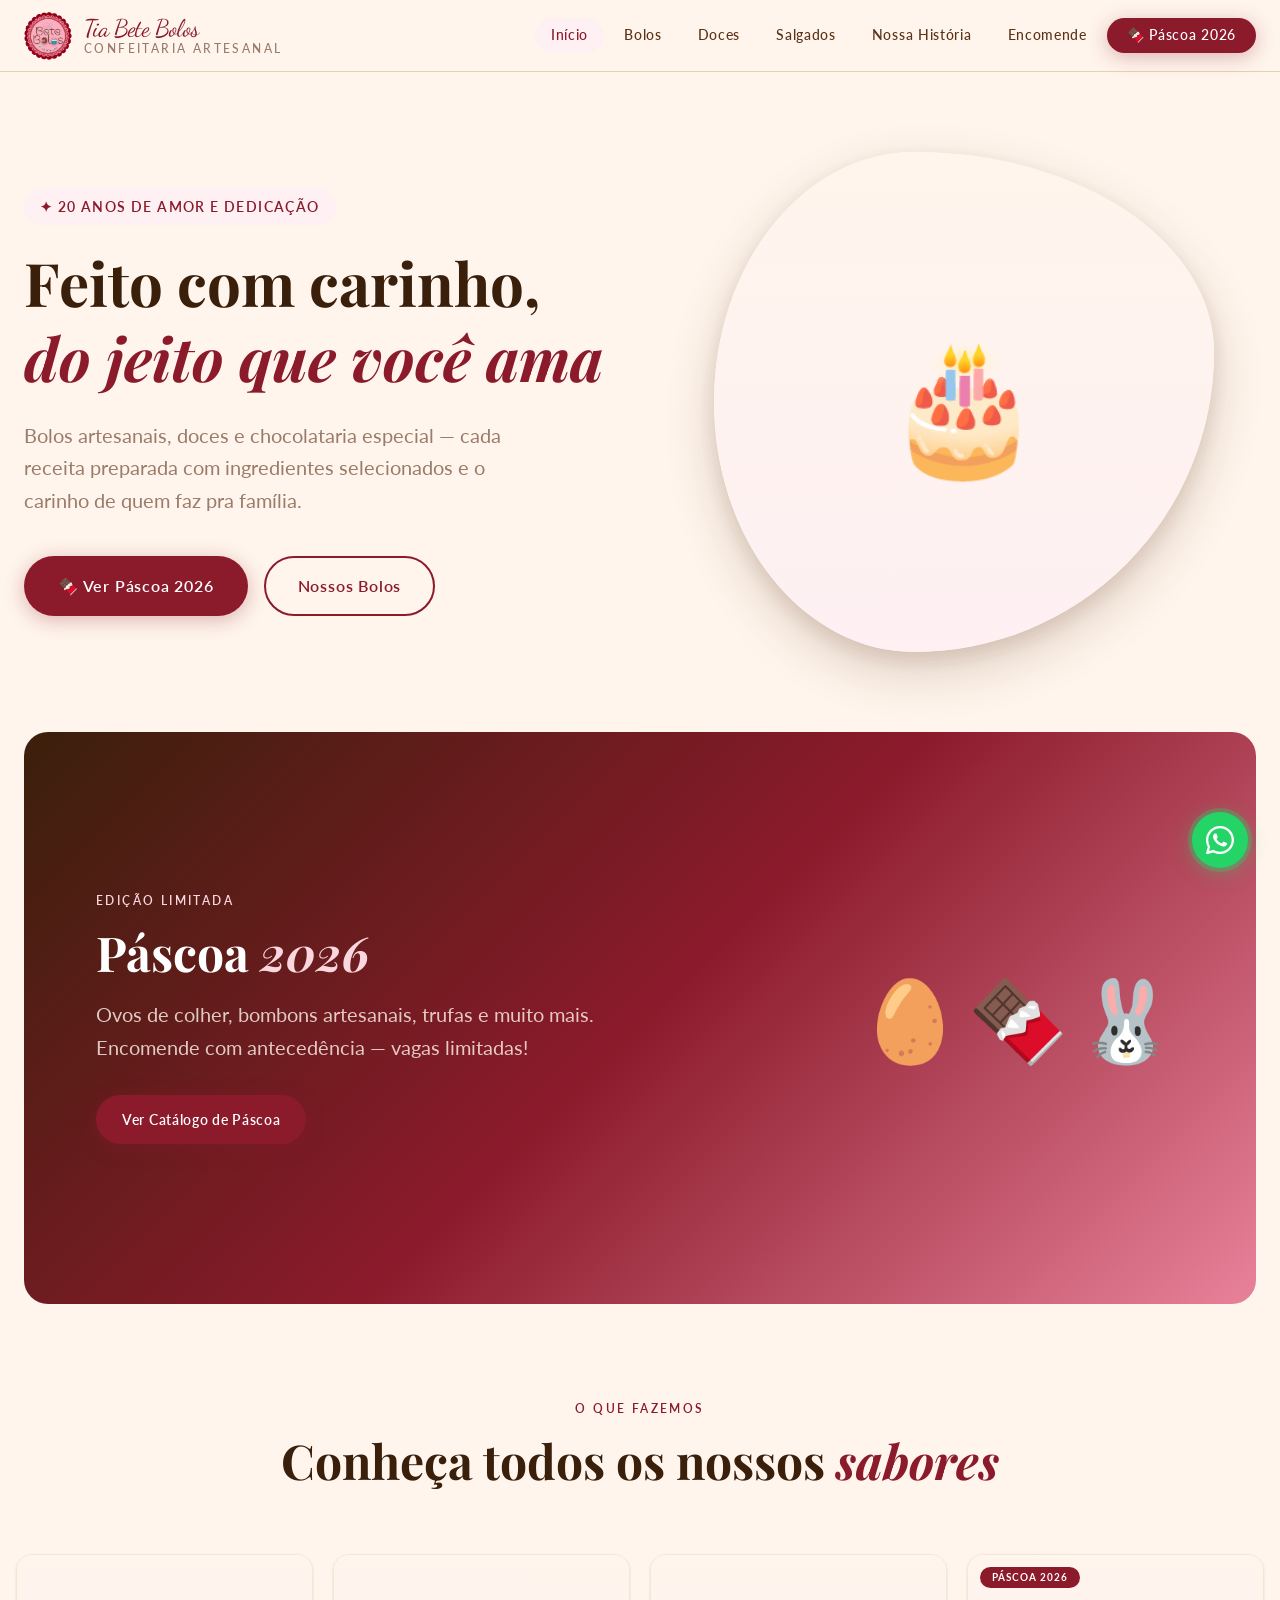
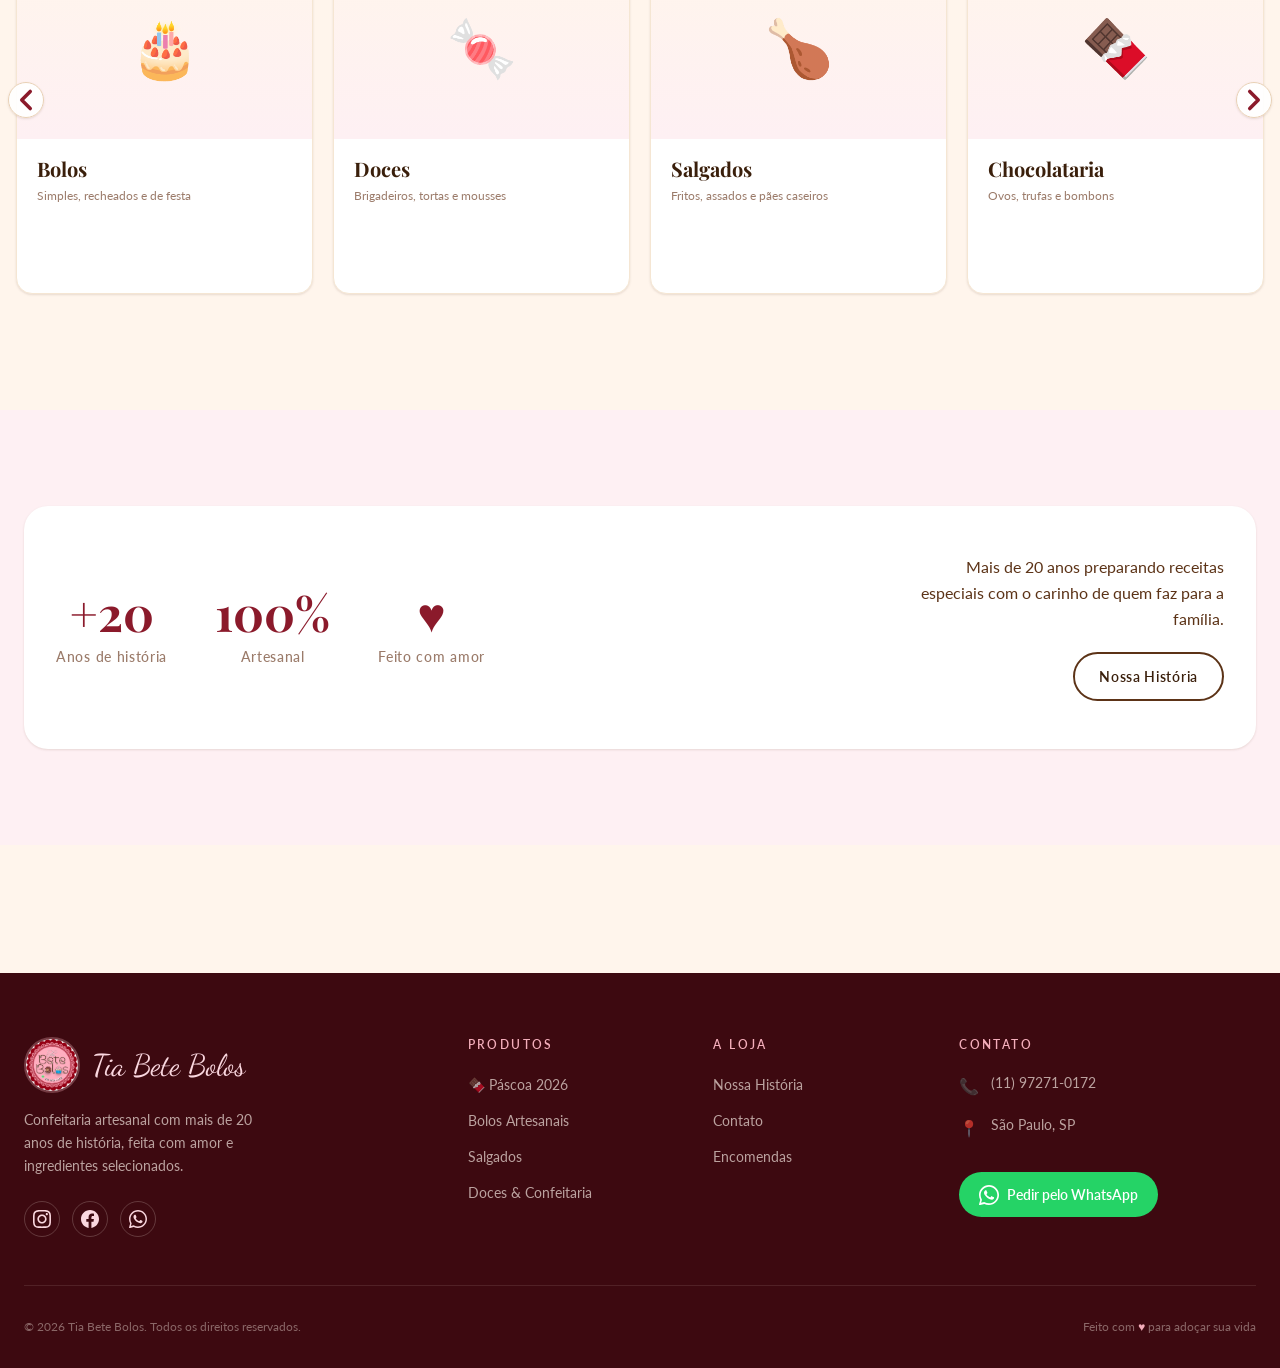
==== commit e9024856: "debug de referencia de caminho de imagem" ====
--- a/index.html
+++ b/index.html
@@ -278,7 +278,7 @@
               <a href="pages/salgados.html#paes" class="ccard" aria-label="Pães Caseiros">
                 <div class="ccard__img-wrap">
                   <img
-                    src="../assets/images/salgados/pao-forma.webp"
+                    src="assets/images/salgados/pao-forma.webp"
                     alt="Pão de forma caseiro, assado e dourado."
                     class="ccard__img"
                     loading="lazy"
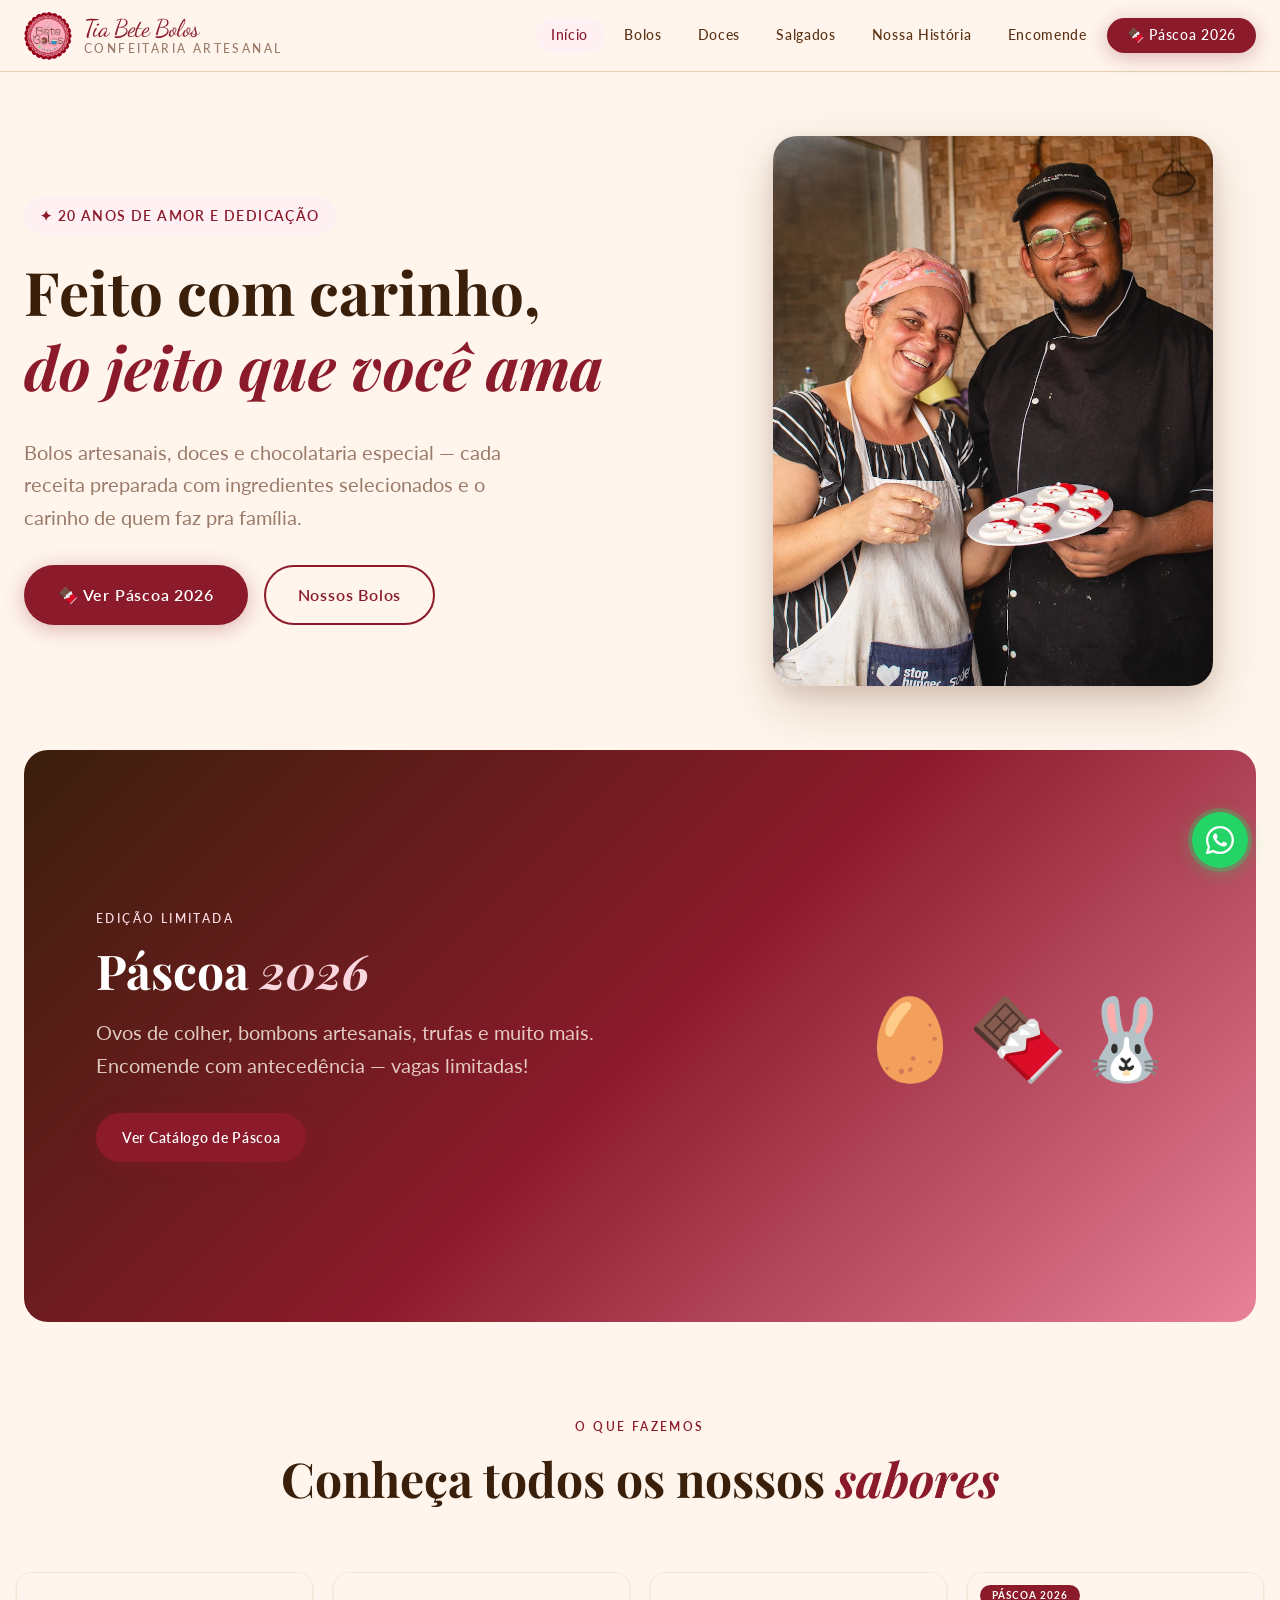
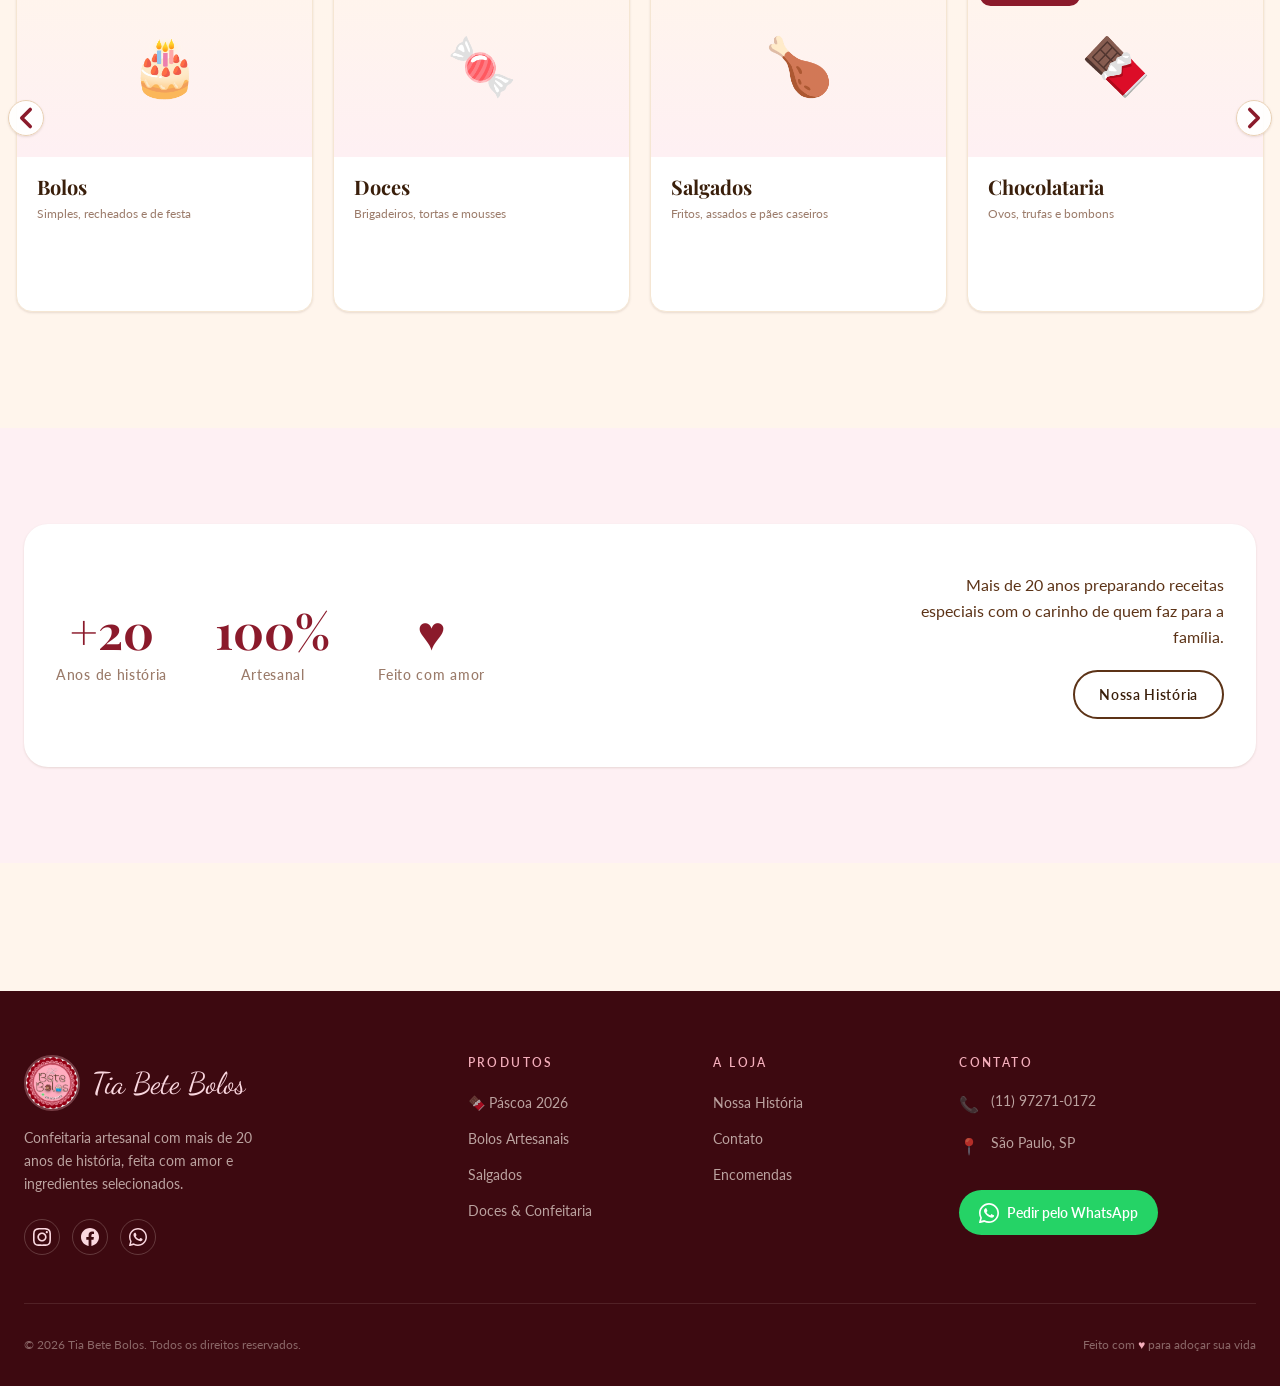
==== commit 451178f5: "Imagem da hero atualizada e css aprimorado pra ficar mais harmonico no mobile: eyebrow/título -> ima" ====
--- a/index.html
+++ b/index.html
@@ -24,37 +24,48 @@
 </head>
 <body>
   
-  <!-- ======================================================
-       HERO
-       ====================================================== -->
-  <main id="main">
-
+<!-- ======================================================
+         HERO
+         ====================================================== -->
     <section class="hero" aria-label="Apresentação">
+      <!-- Coluna Única de Conteúdo (No desktop, o CSS vai dividir em duas) -->
       <div class="hero__content">
-        <span class="hero__eyebrow">✦ 20 anos de amor e dedicação</span>
-        <h1 class="hero__title">
-          Feito com carinho,<br>
-          <em>do jeito que você ama</em>
-        </h1>
-        <p class="hero__description">
-          Bolos artesanais, doces e chocolataria especial — cada receita
-          preparada com ingredientes selecionados e o carinho de quem faz
-          pra família.
-        </p>
-        <div class="hero__actions">
-          <a href="pages/chocolataria.html" class="btn btn--primary btn--lg">
-            🍫 Ver Páscoa 2026
-          </a>
-          <a href="pages/bolos.html" class="btn btn--outline btn--lg">
-            Nossos Bolos
-          </a>
-        </div>
-      </div>
-      <div class="hero__image" aria-hidden="true">
-        <!-- Imagem principal do hero — adicionar depois -->
-        <div class="hero__image-placeholder">
-          <span>🎂</span>
-        </div>
+        
+        <!-- 1. Eyebrow e Título (Sempre no topo) -->
+        <div class="hero__header">
+          <span class="hero__eyebrow">✦ 20 anos de amor e dedicação</span>
+          <h1 class="hero__title">
+            Feito com carinho,<br>
+            <em>do jeito que você ama</em>
+          </h1>
+        </div>
+
+        <!-- 2. Hero Image -->
+        <div class="hero__image" aria-hidden="true">
+          <img 
+            src="assets/images/hero/bete-davi.webp" 
+            alt="Bolos artesanais da Tia Bete" 
+            class="hero__img-real" 
+          />
+        </div>
+
+        <!-- 3. Descrição e Botões (Embaixo da imagem no mobile) -->
+        <div class="hero__footer">
+          <p class="hero__description">
+            Bolos artesanais, doces e chocolataria especial — cada receita
+            preparada com ingredientes selecionados e o carinho de quem faz
+            pra família.
+          </p>
+          <div class="hero__actions">
+            <a href="pages/chocolataria.html" class="btn btn--primary btn--lg">
+              🍫 Ver Páscoa 2026
+            </a>
+            <a href="pages/bolos.html" class="btn btn--outline btn--lg">
+              Nossos Bolos
+            </a>
+          </div>
+        </div>
+
       </div>
     </section>
 
@@ -154,142 +165,19 @@
 
             <!-- ── SUBCATEGORIAS ── -->
 
-            <li class="swiper-slide">
-              <a href="pages/bolos.html#simples" class="ccard" aria-label="Bolos Simples">
-                <div class="ccard__img-wrap">
-                  <div class="ccard__placeholder">🌽</div>
-                </div>
-                <div class="ccard__body">
-                  <h3 class="ccard__title">Bolos Simples</h3>
-                  <span class="ccard__sub">Fubá, milho, chocolate, cenoura</span>
-                </div>
-              </a>
-            </li>
-
-            <li class="swiper-slide">
-              <a href="pages/bolos.html#recheados" class="ccard" aria-label="Bolos Recheados">
-                <div class="ccard__img-wrap">
-                  <div class="ccard__placeholder">🍓</div>
-                </div>
-                <div class="ccard__body">
-                  <h3 class="ccard__title">Bolos Recheados</h3>
-                  <span class="ccard__sub">Brigadeiro, Ninho, Floresta Negra</span>
-                </div>
-              </a>
-            </li>
-
-            <li class="swiper-slide">
-              <a href="pages/bolos.html#festa" class="ccard" aria-label="Bolos de Festa">
-                <div class="ccard__img-wrap">
-                  <div class="ccard__placeholder">🎉</div>
-                </div>
-                <div class="ccard__body">
-                  <h3 class="ccard__title">Bolos de Festa</h3>
-                  <span class="ccard__sub">Personalizados e temáticos</span>
-                </div>
-              </a>
-            </li>
-
-            <li class="swiper-slide">
-              <a href="pages/doces.html#tradicionais" class="ccard" aria-label="Doces Tradicionais de Festa">
-                <div class="ccard__img-wrap">
-                  <div class="ccard__placeholder">🍫</div>
-                </div>
-                <div class="ccard__body">
-                  <h3 class="ccard__title">Doces Tradicionais</h3>
-                  <span class="ccard__sub">Brigadeiro, quindim, beijinho</span>
-                </div>
-              </a>
-            </li>
-
-            <li class="swiper-slide">
-              <a href="pages/doces.html#tortas" class="ccard" aria-label="Tortas e Mousses">
-                <div class="ccard__img-wrap">
-                  <div class="ccard__placeholder">🥧</div>
-                </div>
-                <div class="ccard__body">
-                  <h3 class="ccard__title">Tortas & Mousses</h3>
-                  <span class="ccard__sub">Holandesa, maracujá, limão</span>
-                </div>
-              </a>
-            </li>
-
-            <li class="swiper-slide">
-              <a href="pages/doces.html#caramelizados" class="ccard" aria-label="Doces Caramelizados">
-                <div class="ccard__img-wrap">
-                  <div class="ccard__placeholder">🍎</div>
-                </div>
-                <div class="ccard__body">
-                  <h3 class="ccard__title">Caramelizados</h3>
-                  <span class="ccard__sub">Maçã e morango do amor</span>
-                </div>
-              </a>
-            </li>
-
-            <li class="swiper-slide">
-              <a href="pages/doces.html#assados" class="ccard" aria-label="Assados Recheados">
-                <div class="ccard__img-wrap">
-                  <div class="ccard__placeholder">🧁</div>
-                </div>
-                <div class="ccard__body">
-                  <h3 class="ccard__title">Assados Recheados</h3>
-                  <span class="ccard__sub">Carolinas e bombas de chocolate</span>
-                </div>
-              </a>
-            </li>
-
-            <li class="swiper-slide">
-              <a href="pages/salgados.html#mini" class="ccard" aria-label="Salgados Mini">
-                <div class="ccard__img-wrap">
-                  <div class="ccard__placeholder">🍡</div>
-                </div>
-                <div class="ccard__body">
-                  <h3 class="ccard__title">Salgados Mini</h3>
-                  <span class="ccard__sub">Coxinha, bolinha, quibe, risole</span>
-                </div>
-              </a>
-            </li>
-
-            <li class="swiper-slide">
-              <a href="pages/salgados.html#especiais" class="ccard" aria-label="Salgados Especiais">
-                <div class="ccard__img-wrap">
-                  <div class="ccard__placeholder">🥐</div>
-                </div>
-                <div class="ccard__body">
-                  <h3 class="ccard__title">Salgados Especiais</h3>
-                  <span class="ccard__sub">Pastel, empada, mini pizza</span>
-                </div>
-              </a>
-            </li>
-
-            <li class="swiper-slide">
-              <a href="pages/salgados.html#assados" class="ccard" aria-label="Salgados Assados">
-                <div class="ccard__img-wrap">
-                  <div class="ccard__placeholder">🫓</div>
-                </div>
-                <div class="ccard__body">
-                  <h3 class="ccard__title">Assados</h3>
-                  <span class="ccard__sub">Fogaça e esfihas</span>
-                </div>
-              </a>
-            </li>
-
-            <li class="swiper-slide">
-              <a href="pages/salgados.html#paes" class="ccard" aria-label="Pães Caseiros">
-                <div class="ccard__img-wrap">
-                  <img
-                    src="assets/images/salgados/pao-forma.webp"
-                    alt="Pão de forma caseiro, assado e dourado."
-                    class="ccard__img"
-                    loading="lazy"
-                  />
-                </div>
-                <div class="ccard__body">
-                  <h3 class="ccard__title">Pães Caseiros</h3>
-                  <span class="ccard__sub">Artesanais, de forma e panetones</span>
-                </div>
-              </a>
-            </li>
+            <li class="swiper-slide" data-dynamic-cat="Bolos Simples"></li>
+            <li class="swiper-slide" data-dynamic-cat="Bolos Recheados"></li>
+            <li class="swiper-slide" data-dynamic-cat="Bolos de Festa"></li>
+            <li class="swiper-slide" data-dynamic-cat="Tradicionais de Festa"></li>
+            <li class="swiper-slide" data-dynamic-cat="Tortas & Mousses"></li>
+            <li class="swiper-slide" data-dynamic-cat="Caramelizados"></li>
+            <li class="swiper-slide" data-dynamic-cat="Assados Recheados"></li>
+            <li class="swiper-slide" data-dynamic-cat="Mini Salgados"></li>
+            <li class="swiper-slide" data-dynamic-cat="Salgados Especiais"></li>
+            <li class="swiper-slide" data-dynamic-cat="Salgados Assados"></li>
+            <li class="swiper-slide" data-dynamic-cat="Pães Caseiros"></li>
+
+            <!-- ── CHOCOLATARIA ── -->
 
             <li class="swiper-slide">
               <a href="pages/chocolataria.html#ovos-tradicionais" class="ccard" aria-label="Ovos Tradicionais">
@@ -388,6 +276,7 @@
   <script src="js/menu.js"></script>
   <script src="js/whatsapp.js"></script>
   <script src="js/swiper-config.js"></script>
+  <script src="js/home.js"></script>
 
 </body>
 </html>
--- a/css/home.css
+++ b/css/home.css
@@ -2,20 +2,61 @@
    TIA BETE BOLOS — Estilos da Home (index.html)
    ============================================================ */
 
-/* ----------------------------------------------------------
+/* ==========================================================
    HERO
-   ---------------------------------------------------------- */
+   ========================================================== */
 .hero {
-  display: grid;
-  grid-template-columns: 1fr 1fr;
-  align-items: center;
-  gap: var(--space-16);
   min-height: calc(80vh - var(--nav-height));
-  padding: var(--space-20) var(--space-6);
+  padding: var(--space-16) var(--space-6);
   max-width: var(--container-xl);
   margin: 0 auto;
-}
-
+  display: flex;
+  align-items: center;
+}
+
+/* O "Mapa" do Desktop */
+.hero__content {
+  display: grid;
+  grid-template-columns: 1.1fr 0.9fr; /* Dá um pouco mais de espaço pro texto */
+  grid-template-areas:
+    "header image"
+    "footer image";
+  gap: var(--space-4) var(--space-16);
+  align-items: center;
+  width: 100%;
+}
+
+/* Associando as divs ao mapa */
+.hero__header {
+  grid-area: header;
+  align-self: end;
+}
+
+.hero__footer {
+  grid-area: footer;
+  align-self: start;
+}
+
+.hero__image {
+  grid-area: image;
+  display: flex;
+  justify-content: center;
+  /* Garante que nenhum 'order' antigo estrague o layout */
+  order: unset !important; 
+}
+
+/* Imagem 4:5 super elegante */
+.hero__img-real {
+  width: 100%;
+  max-width: 440px; /* No 4:5, 440px de largura = 550px de altura */
+  aspect-ratio: 4 / 5;
+  object-fit: cover;
+  border-radius: var(--radius-2xl);
+  box-shadow: var(--shadow-xl);
+  animation: float 6s ease-in-out infinite;
+}
+
+/* Textos e Botões */
 .hero__eyebrow {
   display: inline-block;
   font-size: var(--text-sm);
@@ -35,7 +76,7 @@
   font-weight: var(--font-bold);
   line-height: var(--leading-tight);
   color: var(--color-chocolate-dark);
-  margin-bottom: var(--space-6);
+  margin-bottom: var(--space-4);
 }
 
 .hero__title em {
@@ -48,7 +89,7 @@
   color: var(--color-text-muted);
   line-height: var(--leading-relaxed);
   max-width: 480px;
-  margin-bottom: var(--space-10);
+  margin-bottom: var(--space-8);
 }
 
 .hero__actions {
@@ -57,24 +98,52 @@
   flex-wrap: wrap;
 }
 
-.hero__image {
-  display: flex;
-  align-items: center;
-  justify-content: center;
-}
-
-.hero__image-placeholder {
-  width: 100%;
-  max-width: 500px;
-  aspect-ratio: 1;
-  background: var(--gradient-section);
-  border-radius: 40% 60% 60% 40% / 50% 40% 60% 50%;
-  display: flex;
-  align-items: center;
-  justify-content: center;
-  font-size: 8rem;
-  box-shadow: var(--shadow-xl);
-  animation: float 5s ease-in-out infinite;
+
+/* ==========================================================
+   RESPONSIVO HERO (Mobile)
+   ========================================================== */
+@media (max-width: 768px) {
+  .hero {
+    padding: var(--space-12) var(--space-4);
+    min-height: auto;
+  }
+
+  /* O "Mapa" do Mobile (Sanduíche exato) */
+  .hero__content {
+    grid-template-columns: 1fr;
+    grid-template-areas:
+      "header"
+      "image"
+      "footer";
+    gap: var(--space-8);
+    text-align: center;
+  }
+
+  /* Centraliza tudo no mobile */
+  .hero__header,
+  .hero__footer,
+  .hero__image {
+    align-self: center;
+    justify-self: center;
+  }
+
+  .hero__title {
+    font-size: var(--text-4xl);
+  }
+
+  .hero__description {
+    margin: 0 auto var(--space-8);
+  }
+
+  .hero__actions {
+    justify-content: center;
+  }
+
+  /* Ajuste do tamanho da imagem para não vazar a tela do celular */
+  .hero__img-real {
+    max-width: 340px; 
+    aspect-ratio: 4 / 5;
+  }
 }
 
 /* ----------------------------------------------------------
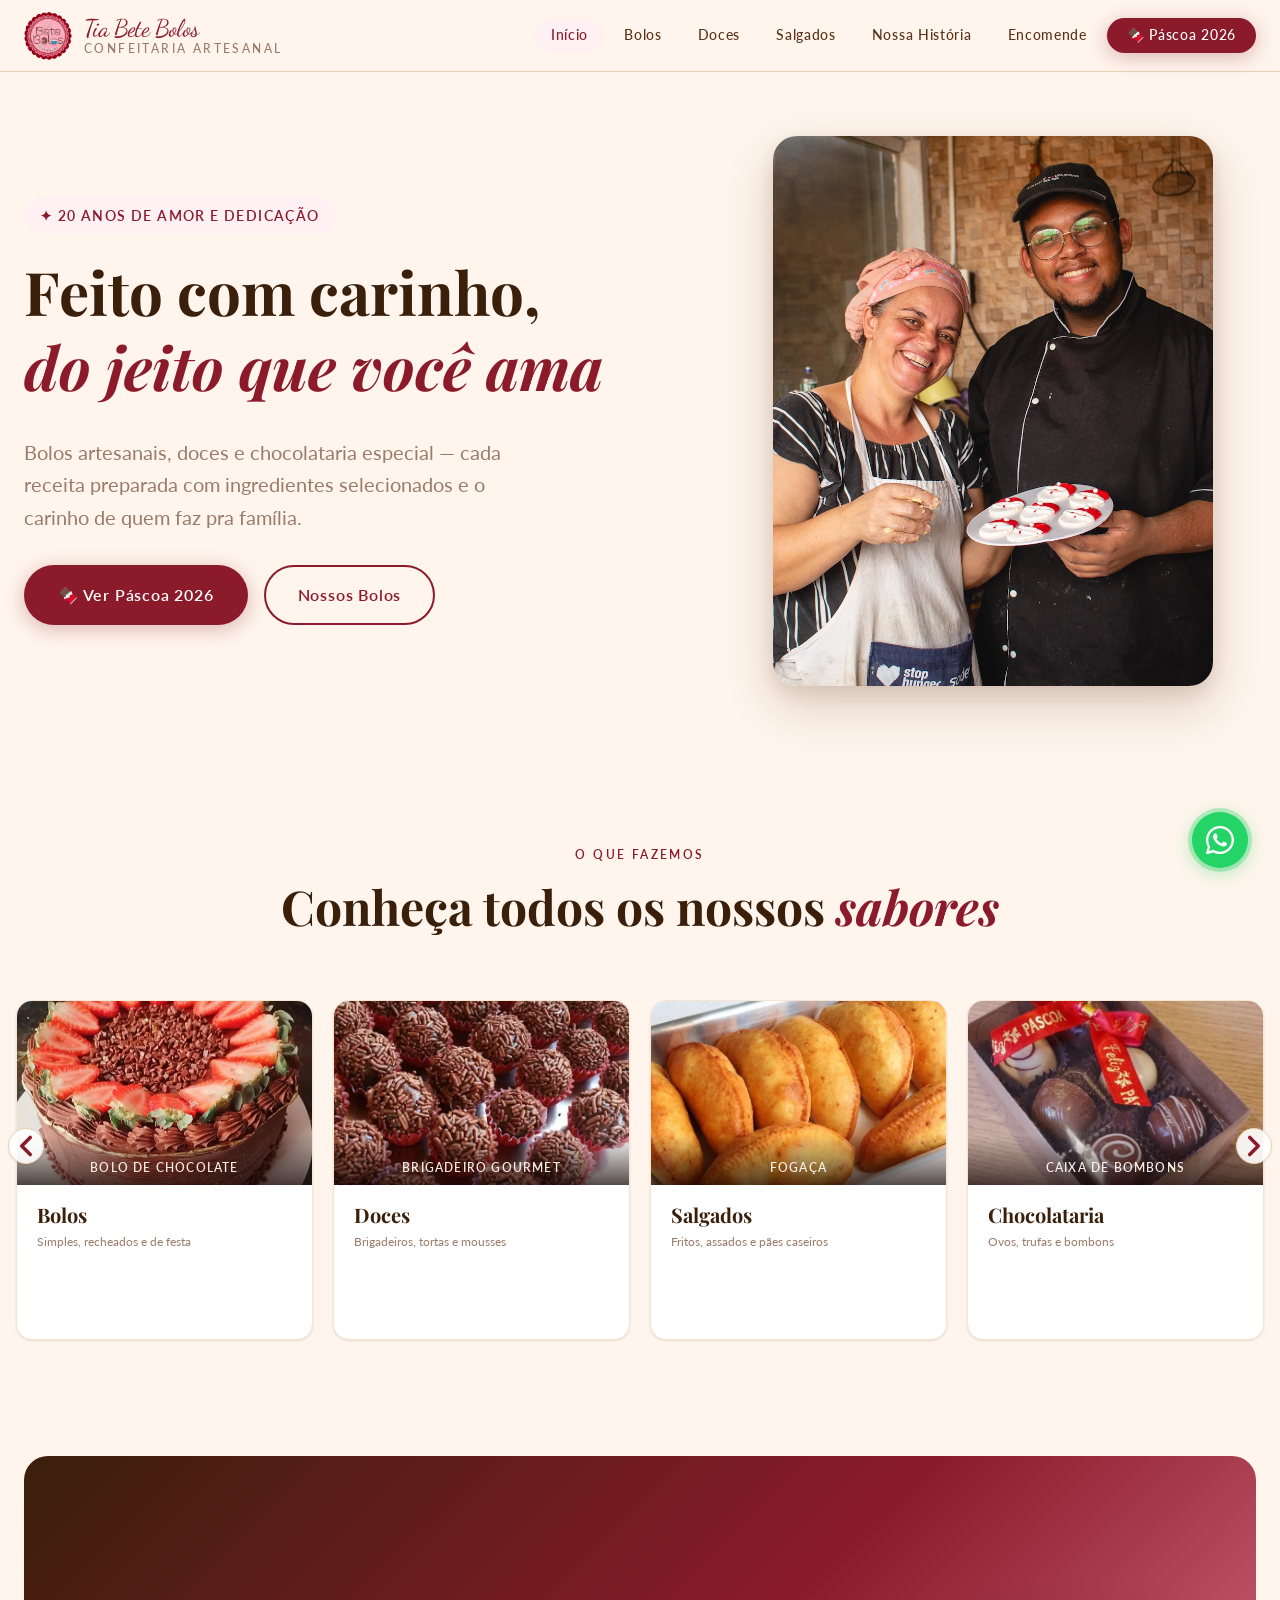
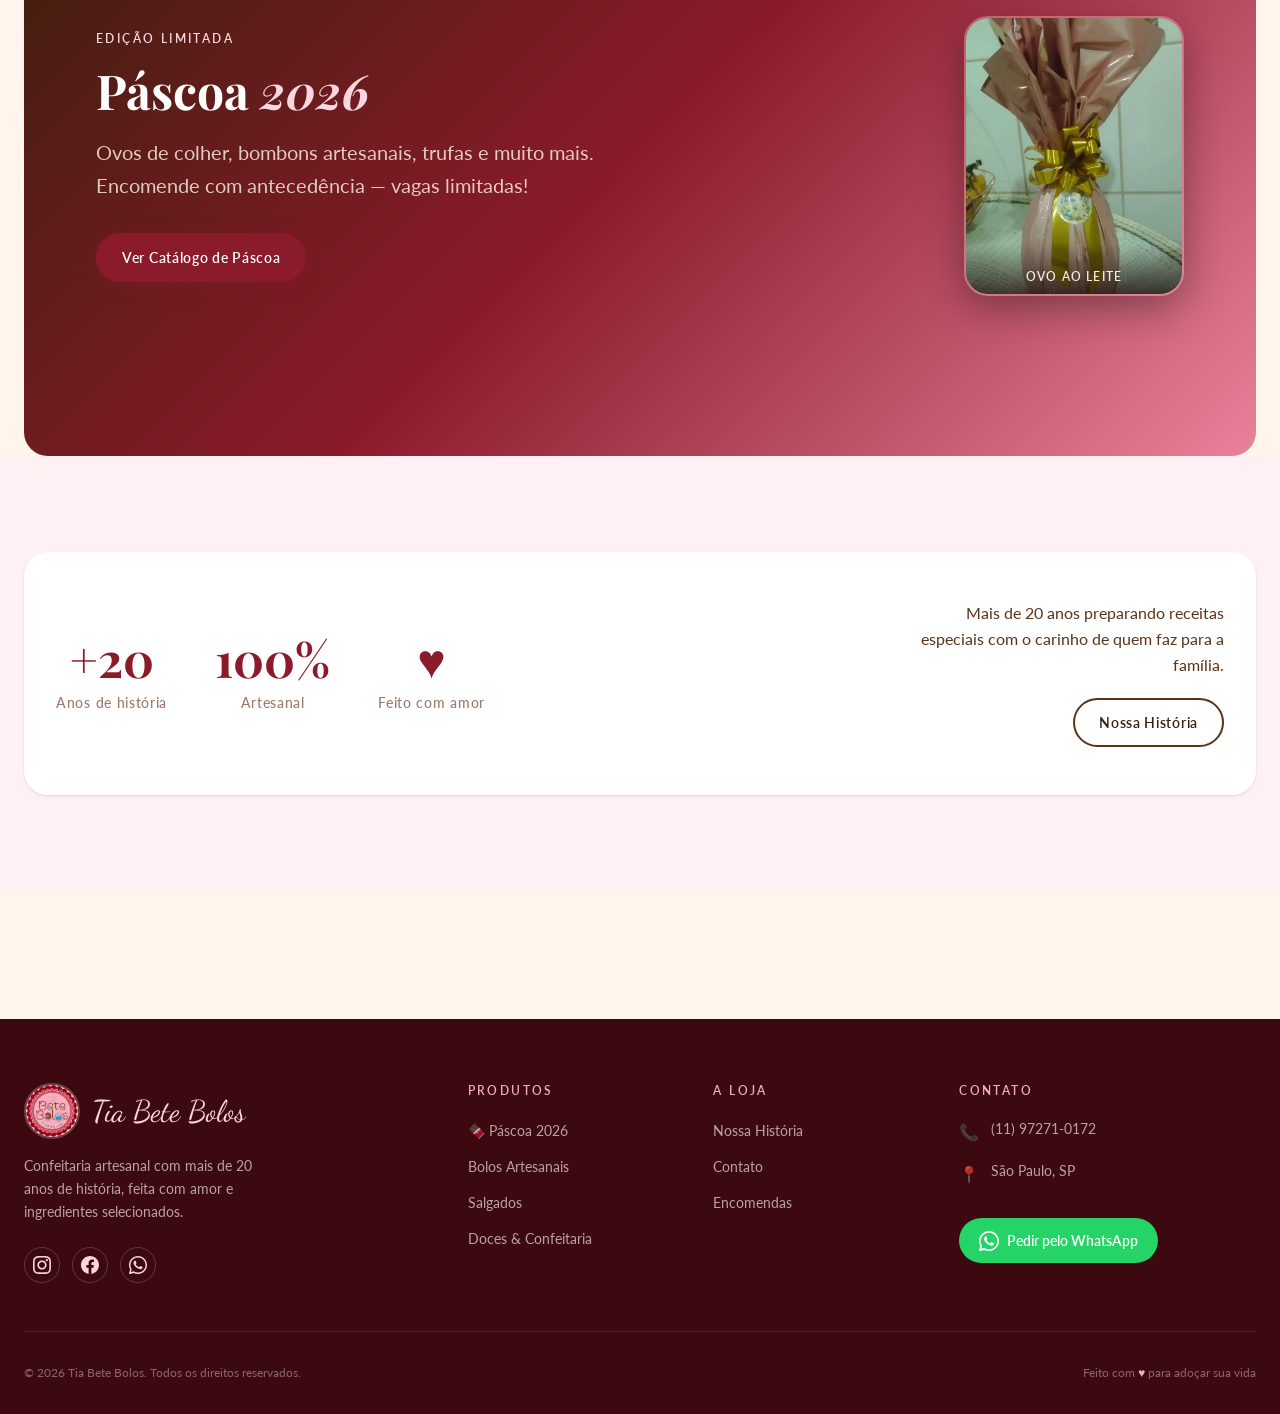
==== commit a72abcba: "Imagens Atualizadas" ====
--- a/index.html
+++ b/index.html
@@ -71,6 +71,140 @@
 
 
     <!-- ====================================================
+         CARROSSEL DE CATEGORIAS
+         ==================================================== -->
+    <section class="section section--carousel" id="categorias" aria-label="Nossas categorias">
+      <div class="container">
+        <div class="section-header">
+          <span class="section-label">O que fazemos</span>
+          <h2 class="section-title">Conheça todos os nossos <em>sabores</em></h2>
+        </div>
+      </div>
+
+      <!-- Swiper -->
+      <div class="swiper" id="categoriesSwiper">
+        <ul class="swiper-wrapper" role="list">
+
+            <!-- ── PRINCIPAIS (primeiros 4 visíveis no desktop) ── -->
+
+            <li class="swiper-slide">
+              <a href="pages/bolos.html" class="ccard" aria-label="Bolos artesanais" data-img-pool="bolos">
+                <div class="ccard__img-wrap">
+                  <div class="ccard__placeholder">🎂</div>
+                </div>
+                <div class="ccard__body">
+                  <h3 class="ccard__title">Bolos</h3>
+                  <span class="ccard__sub">Simples, recheados e de festa</span>
+                </div>
+              </a>
+            </li>
+
+            <li class="swiper-slide">
+              <a href="pages/doces.html" class="ccard" aria-label="Doces e confeitaria" data-img-pool="doces">
+                <div class="ccard__img-wrap">
+                  <div class="ccard__placeholder">🍬</div>
+                </div>
+                <div class="ccard__body">
+                  <h3 class="ccard__title">Doces</h3>
+                  <span class="ccard__sub">Brigadeiros, tortas e mousses</span>
+                </div>
+              </a>
+            </li>
+
+            <li class="swiper-slide">
+              <a href="pages/salgados.html" class="ccard" aria-label="Salgados artesanais" data-img-pool="salgados">
+                <div class="ccard__img-wrap">
+                  <div class="ccard__placeholder">🍗</div>
+                </div>
+                <div class="ccard__body">
+                  <h3 class="ccard__title">Salgados</h3>
+                  <span class="ccard__sub">Fritos, assados e pães caseiros</span>
+                </div>
+              </a>
+            </li>
+
+            <li class="swiper-slide">
+              <a href="pages/chocolataria.html" class="ccard" aria-label="Chocolataria e Páscoa" data-img-pool="chocolataria">
+                <div class="ccard__img-wrap">
+                  <div class="ccard__placeholder">🍫</div>
+                  <span class="ccard__badge">Páscoa 2026</span>
+                </div>
+                <div class="ccard__body">
+                  <h3 class="ccard__title">Chocolataria</h3>
+                  <span class="ccard__sub">Ovos, trufas e bombons</span>
+                </div>
+              </a>
+            </li>
+
+            <!-- ── SUBCATEGORIAS ── -->
+
+            <li class="swiper-slide" data-dynamic-cat="Bolos Simples"></li>
+            <li class="swiper-slide" data-dynamic-cat="Bolos Recheados"></li>
+            <li class="swiper-slide" data-dynamic-cat="Bolos de Festa"></li>
+            <li class="swiper-slide" data-dynamic-cat="Tradicionais de Festa"></li>
+            <li class="swiper-slide" data-dynamic-cat="Tortas & Mousses"></li>
+            <li class="swiper-slide" data-dynamic-cat="Caramelizados"></li>
+            <li class="swiper-slide" data-dynamic-cat="Assados Recheados"></li>
+            <li class="swiper-slide" data-dynamic-cat="Mini Salgados"></li>
+            <li class="swiper-slide" data-dynamic-cat="Salgados Especiais"></li>
+            <li class="swiper-slide" data-dynamic-cat="Salgados Assados"></li>
+            <li class="swiper-slide" data-dynamic-cat="Pães Caseiros"></li>
+
+            <!-- ── CHOCOLATARIA ── -->
+
+            <li class="swiper-slide">
+              <a href="pages/chocolataria.html#ovos-tradicionais" class="ccard" aria-label="Ovos Tradicionais" data-img-pool="ovos-tradicionais">
+                <div class="ccard__img-wrap">
+                  <div class="ccard__placeholder">🥚</div>
+                </div>
+                <div class="ccard__body">
+                  <h3 class="ccard__title">Ovos Tradicionais</h3>
+                  <span class="ccard__sub">Ao leite, crocante, branco</span>
+                </div>
+              </a>
+            </li>
+
+            <li class="swiper-slide">
+              <a href="pages/chocolataria.html#ovos-recheados" class="ccard" aria-label="Ovos Recheados" data-img-pool="ovos-recheados">
+                <div class="ccard__img-wrap">
+                  <div class="ccard__placeholder">🍫</div>
+                </div>
+                <div class="ccard__body">
+                  <h3 class="ccard__title">Ovos Recheados</h3>
+                  <span class="ccard__sub">Trufa, maracujá e prestígio</span>
+                </div>
+              </a>
+            </li>
+
+            <li class="swiper-slide">
+              <a href="pages/chocolataria.html#outros-produtos" class="ccard" aria-label="Outros Produtos de Chocolataria" data-img-pool="outros-chocolataria">
+                <div class="ccard__img-wrap">
+                  <div class="ccard__placeholder">🎁</div>
+                </div>
+                <div class="ccard__body">
+                  <h3 class="ccard__title">Outros Produtos</h3>
+                  <span class="ccard__sub">Trufas, pão de mel, bombons</span>
+                </div>
+              </a>
+            </li>
+
+        </ul>
+
+        <!-- Swiper Navigation Buttons -->
+        <button class="swiper-button-prev" aria-label="Categoria anterior">
+          <svg xmlns="http://www.w3.org/2000/svg" viewBox="0 0 24 24" width="20" height="20" fill="none" stroke="currentColor" stroke-width="2.5" stroke-linecap="round" stroke-linejoin="round" aria-hidden="true"><polyline points="15 18 9 12 15 6"/></svg>
+        </button>
+        <button class="swiper-button-next" aria-label="Próxima categoria">
+          <svg xmlns="http://www.w3.org/2000/svg" viewBox="0 0 24 24" width="20" height="20" fill="none" stroke="currentColor" stroke-width="2.5" stroke-linecap="round" stroke-linejoin="round" aria-hidden="true"><polyline points="9 18 15 12 9 6"/></svg>
+        </button>
+
+        <!-- Swiper Pagination (mobile) -->
+        <div class="swiper-pagination"></div>
+      </div>
+    </section>
+
+
+    <!-- ====================================================
          SEÇÃO DE DESTAQUE — PÁSCOA
          ==================================================== -->
     <section class="section pascoa-banner" aria-label="Páscoa 2026">
@@ -89,144 +223,9 @@
               Ver Catálogo de Páscoa
             </a>
           </div>
-          <div class="pascoa-banner__decoration" aria-hidden="true">
-            🥚🍫🐰
-          </div>
-        </div>
-      </div>
-    </section>
-
-
-    <!-- ====================================================
-         CARROSSEL DE CATEGORIAS
-         ==================================================== -->
-    <section class="section section--carousel" id="categorias" aria-label="Nossas categorias">
-      <div class="container">
-        <div class="section-header">
-          <span class="section-label">O que fazemos</span>
-          <h2 class="section-title">Conheça todos os nossos <em>sabores</em></h2>
-        </div>
-      </div>
-
-      <!-- Swiper -->
-      <div class="swiper" id="categoriesSwiper">
-        <ul class="swiper-wrapper" role="list">
-
-            <!-- ── PRINCIPAIS (primeiros 4 visíveis no desktop) ── -->
-
-            <li class="swiper-slide">
-              <a href="pages/bolos.html" class="ccard" aria-label="Bolos artesanais">
-                <div class="ccard__img-wrap">
-                  <div class="ccard__placeholder">🎂</div>
-                </div>
-                <div class="ccard__body">
-                  <h3 class="ccard__title">Bolos</h3>
-                  <span class="ccard__sub">Simples, recheados e de festa</span>
-                </div>
-              </a>
-            </li>
-
-            <li class="swiper-slide">
-              <a href="pages/doces.html" class="ccard" aria-label="Doces e confeitaria">
-                <div class="ccard__img-wrap">
-                  <div class="ccard__placeholder">🍬</div>
-                </div>
-                <div class="ccard__body">
-                  <h3 class="ccard__title">Doces</h3>
-                  <span class="ccard__sub">Brigadeiros, tortas e mousses</span>
-                </div>
-              </a>
-            </li>
-
-            <li class="swiper-slide">
-              <a href="pages/salgados.html" class="ccard" aria-label="Salgados artesanais">
-                <div class="ccard__img-wrap">
-                  <div class="ccard__placeholder">🍗</div>
-                </div>
-                <div class="ccard__body">
-                  <h3 class="ccard__title">Salgados</h3>
-                  <span class="ccard__sub">Fritos, assados e pães caseiros</span>
-                </div>
-              </a>
-            </li>
-
-            <li class="swiper-slide">
-              <a href="pages/chocolataria.html" class="ccard" aria-label="Chocolataria e Páscoa">
-                <div class="ccard__img-wrap">
-                  <div class="ccard__placeholder">🍫</div>
-                  <span class="ccard__badge">Páscoa 2026</span>
-                </div>
-                <div class="ccard__body">
-                  <h3 class="ccard__title">Chocolataria</h3>
-                  <span class="ccard__sub">Ovos, trufas e bombons</span>
-                </div>
-              </a>
-            </li>
-
-            <!-- ── SUBCATEGORIAS ── -->
-
-            <li class="swiper-slide" data-dynamic-cat="Bolos Simples"></li>
-            <li class="swiper-slide" data-dynamic-cat="Bolos Recheados"></li>
-            <li class="swiper-slide" data-dynamic-cat="Bolos de Festa"></li>
-            <li class="swiper-slide" data-dynamic-cat="Tradicionais de Festa"></li>
-            <li class="swiper-slide" data-dynamic-cat="Tortas & Mousses"></li>
-            <li class="swiper-slide" data-dynamic-cat="Caramelizados"></li>
-            <li class="swiper-slide" data-dynamic-cat="Assados Recheados"></li>
-            <li class="swiper-slide" data-dynamic-cat="Mini Salgados"></li>
-            <li class="swiper-slide" data-dynamic-cat="Salgados Especiais"></li>
-            <li class="swiper-slide" data-dynamic-cat="Salgados Assados"></li>
-            <li class="swiper-slide" data-dynamic-cat="Pães Caseiros"></li>
-
-            <!-- ── CHOCOLATARIA ── -->
-
-            <li class="swiper-slide">
-              <a href="pages/chocolataria.html#ovos-tradicionais" class="ccard" aria-label="Ovos Tradicionais">
-                <div class="ccard__img-wrap">
-                  <div class="ccard__placeholder">🥚</div>
-                </div>
-                <div class="ccard__body">
-                  <h3 class="ccard__title">Ovos Tradicionais</h3>
-                  <span class="ccard__sub">Ao leite, crocante, branco</span>
-                </div>
-              </a>
-            </li>
-
-            <li class="swiper-slide">
-              <a href="pages/chocolataria.html#ovos-recheados" class="ccard" aria-label="Ovos Recheados">
-                <div class="ccard__img-wrap">
-                  <div class="ccard__placeholder">🍫</div>
-                </div>
-                <div class="ccard__body">
-                  <h3 class="ccard__title">Ovos Recheados</h3>
-                  <span class="ccard__sub">Trufa, maracujá e prestígio</span>
-                </div>
-              </a>
-            </li>
-
-            <li class="swiper-slide">
-              <a href="pages/chocolataria.html#outros-produtos" class="ccard" aria-label="Outros Produtos de Chocolataria">
-                <div class="ccard__img-wrap">
-                  <div class="ccard__placeholder">🎁</div>
-                </div>
-                <div class="ccard__body">
-                  <h3 class="ccard__title">Outros Produtos</h3>
-                  <span class="ccard__sub">Trufas, pão de mel, bombons</span>
-                </div>
-              </a>
-            </li>
-
-        </ul>
-
-        <!-- Swiper Navigation Buttons -->
-        <button class="swiper-button-prev" aria-label="Categoria anterior">
-          <svg xmlns="http://www.w3.org/2000/svg" viewBox="0 0 24 24" width="20" height="20" fill="none" stroke="currentColor" stroke-width="2.5" stroke-linecap="round" stroke-linejoin="round" aria-hidden="true"><polyline points="15 18 9 12 15 6"/></svg>
-        </button>
-        <button class="swiper-button-next" aria-label="Próxima categoria">
-          <svg xmlns="http://www.w3.org/2000/svg" viewBox="0 0 24 24" width="20" height="20" fill="none" stroke="currentColor" stroke-width="2.5" stroke-linecap="round" stroke-linejoin="round" aria-hidden="true"><polyline points="9 18 15 12 9 6"/></svg>
-        </button>
-
-        <!-- Swiper Pagination (mobile) -->
-        <div class="swiper-pagination"></div>
+          <div class="pascoa-banner__decoration" aria-hidden="true" data-img-pool="pascoa-banner">
+          </div>
+        </div>
       </div>
     </section>
 
--- a/css/animations.css
+++ b/css/animations.css
@@ -136,3 +136,30 @@
     animation: none;
   }
 }
+
+/* True Crossfade para o Bolo Temático */
+.img-cycle-container {
+  position: relative;
+  width: 100%;
+  height: 100%;
+  overflow: hidden;
+}
+
+.img-cycle-layer {
+  position: absolute;
+  top: 0;
+  left: 0;
+  width: 100%;
+  height: 100%;
+  object-fit: cover;
+  transition: opacity 0.8s ease-in-out;
+}
+
+.img-cycle-layer--back {
+  z-index: 1;
+}
+
+.img-cycle-layer--front {
+  z-index: 2;
+  opacity: 0;
+}
--- a/css/home.css
+++ b/css/home.css
@@ -187,6 +187,42 @@
   letter-spacing: 0.1em;
   animation: float 4s ease-in-out infinite;
   flex-shrink: 0;
+}
+
+/* Quando a decoração contém um img-cycle-container */
+.pascoa-banner__decoration .img-cycle-container {
+  width: 220px;
+  height: 280px;
+  border-radius: var(--radius-2xl);
+  overflow: hidden;
+  box-shadow: 0 12px 40px rgba(0,0,0,0.35);
+  border: 2px solid rgba(244,174,187,0.4);
+}
+
+/* ----------------------------------------------------------
+   TAG DE NOME DO PRODUTO — Overlay nas imagens cicladas
+   ---------------------------------------------------------- */
+.img-cycle-label {
+  position: absolute;
+  bottom: 0;
+  left: 0;
+  right: 0;
+  background: linear-gradient(transparent, rgba(20, 5, 2, 0.72));
+  color: rgba(255, 245, 236, 0.95);
+  font-family: var(--font-body);
+  font-size: var(--text-xs);
+  font-weight: var(--font-semibold);
+  letter-spacing: var(--tracking-wider);
+  text-transform: uppercase;
+  padding: var(--space-6) var(--space-3) var(--space-2);
+  text-align: center;
+  z-index: 3;
+  transition: opacity 0.6s ease-in-out;
+  pointer-events: none;
+}
+
+.img-cycle-label--hidden {
+  opacity: 0;
 }
 
 /* ----------------------------------------------------------
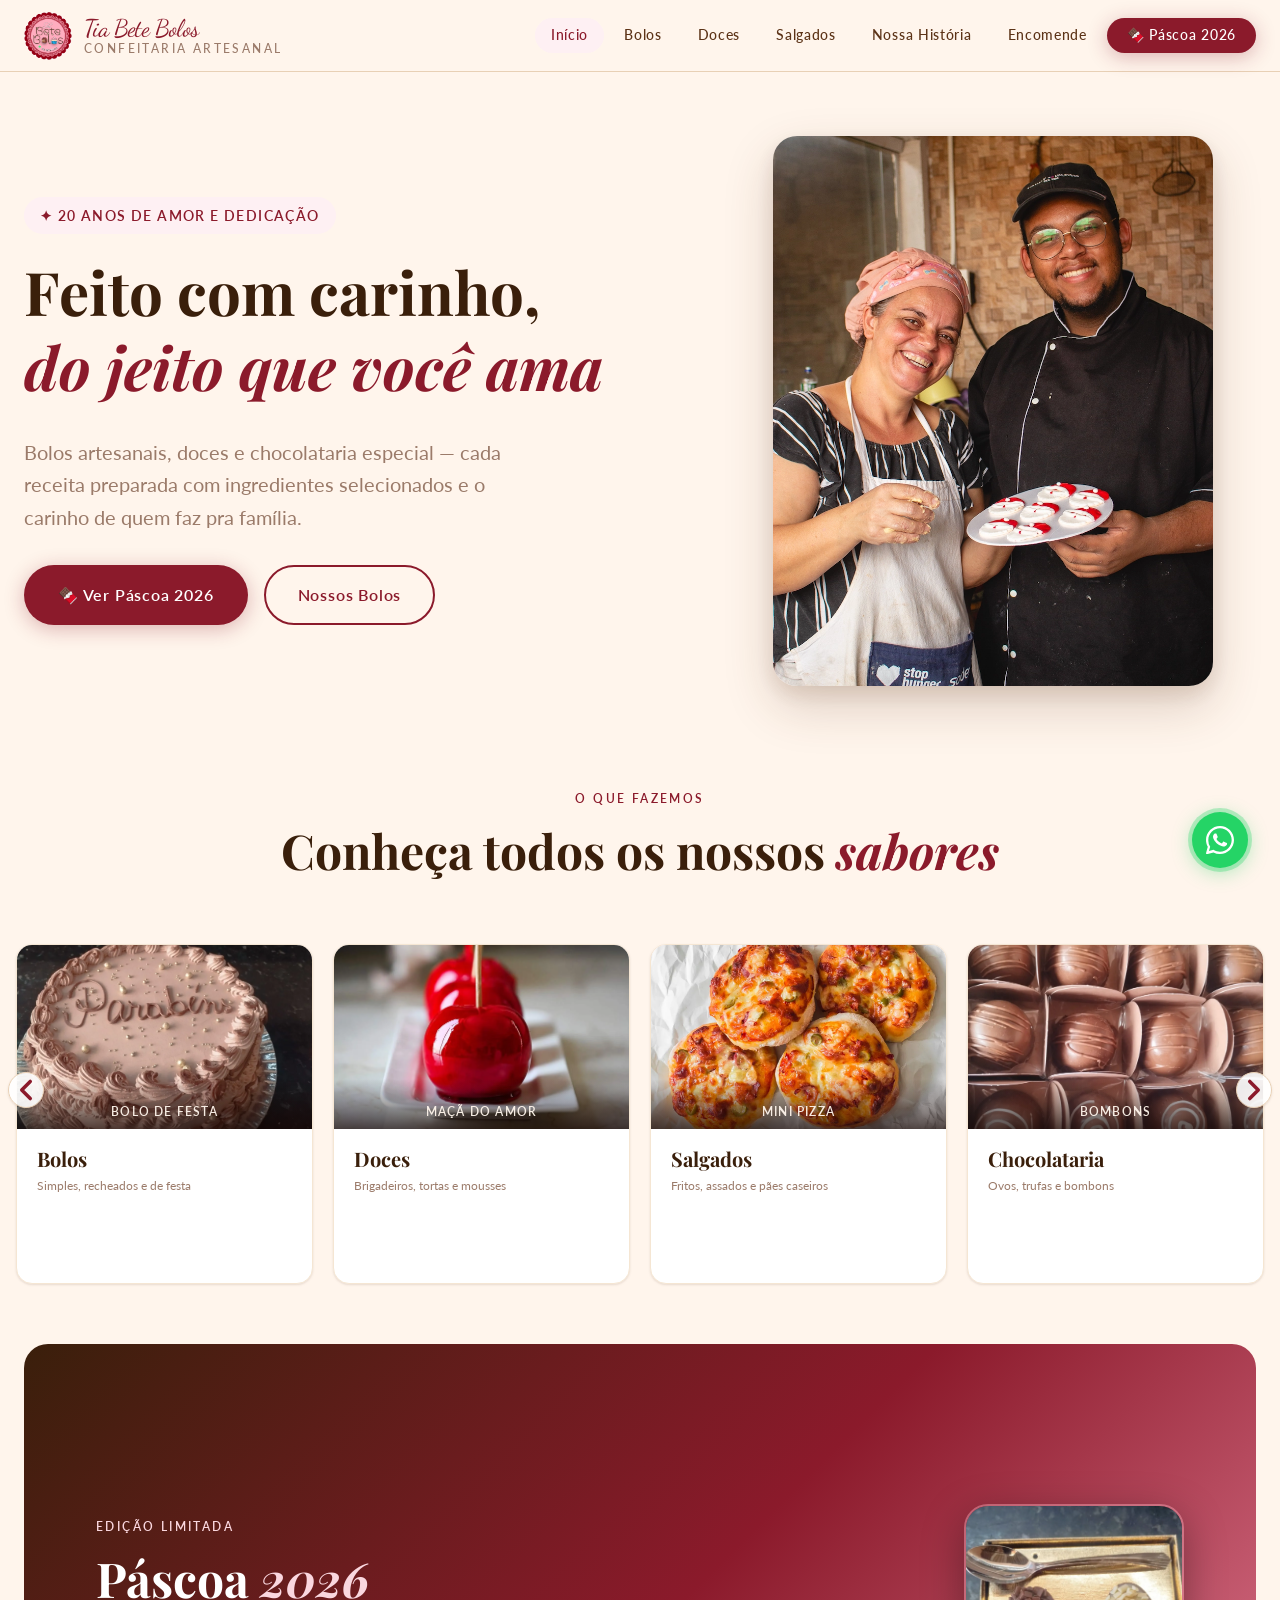
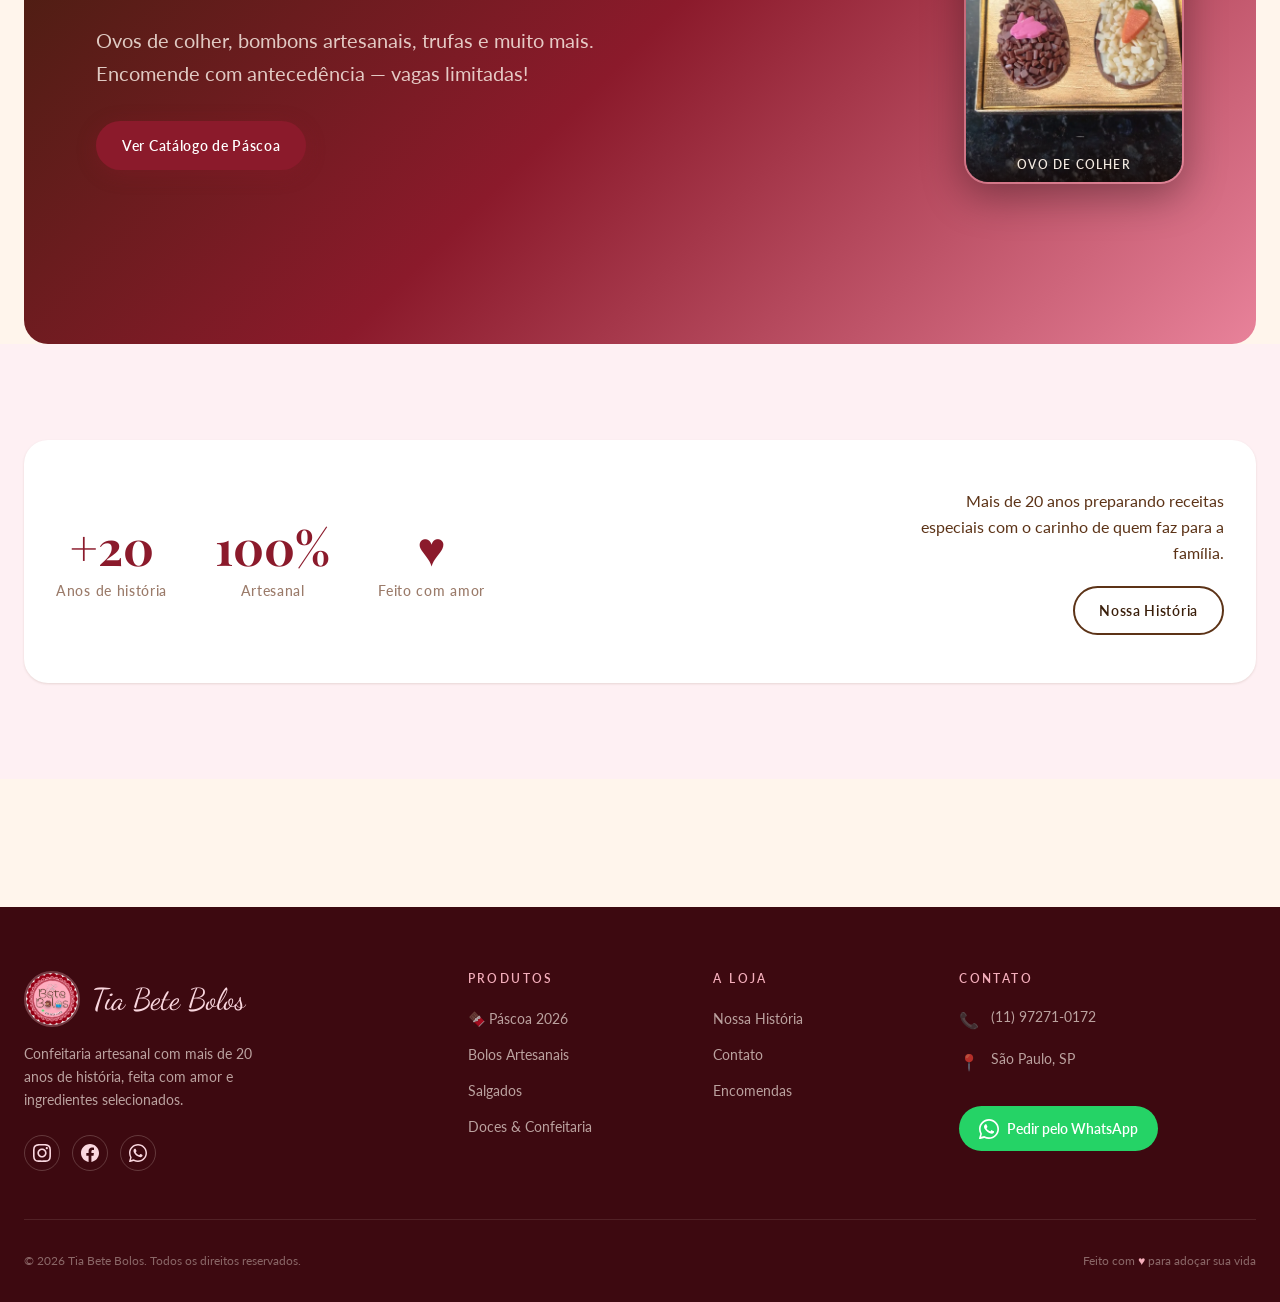
==== commit ab16fa25: "Banners com Pool Images globalizado" ====
--- a/index.html
+++ b/index.html
@@ -275,6 +275,7 @@
   <script src="js/menu.js"></script>
   <script src="js/whatsapp.js"></script>
   <script src="js/swiper-config.js"></script>
+  <script src="js/gallery-pools.js"></script>
   <script src="js/home.js"></script>
 
 </body>
--- a/css/components.css
+++ b/css/components.css
@@ -2,6 +2,56 @@
    TIA BETE BOLOS — Componentes reutilizáveis
    Botões, cards de produto, badges, modais
    ============================================================ */
+
+/* ----------------------------------------------------------
+   GALERIA DE FUNDO (BACKGROUND GALLERY)
+   Reutilizável em Banners e Seções
+   ---------------------------------------------------------- */
+.section-gallery-bg {
+  position: relative !important;
+  overflow: hidden !important;
+  background-color: transparent !important;
+}
+
+.section-gallery-bg .container {
+  position: relative;
+  z-index: 2;
+}
+
+.section-gallery-bg__overlay {
+  position: absolute;
+  inset: 0;
+  background: var(--gradient-hero);
+  opacity: 0.82;
+  z-index: 1;
+}
+
+.section-gallery-bg__container {
+  position: absolute;
+  inset: 0;
+  z-index: 0;
+}
+
+.bg-cycle-container {
+  position: absolute;
+  inset: 0;
+  width: 100%;
+  height: 100%;
+}
+
+.bg-cycle-layer {
+  position: absolute;
+  inset: 0;
+  width: 100%;
+  height: 100%;
+  object-fit: cover;
+  opacity: 0;
+  transition: opacity 1.5s ease-in-out;
+}
+
+.bg-cycle-layer--back {
+  opacity: 1;
+}
 
 /* ----------------------------------------------------------
    BOTÕES
--- a/css/home.css
+++ b/css/home.css
@@ -448,7 +448,7 @@
    ============================================================ */
 
 .section--carousel {
-  padding: var(--space-24) 0;
+  padding: var(--space-10) 0;
   background-color: var(--color-creme);
   overflow: hidden;
 }
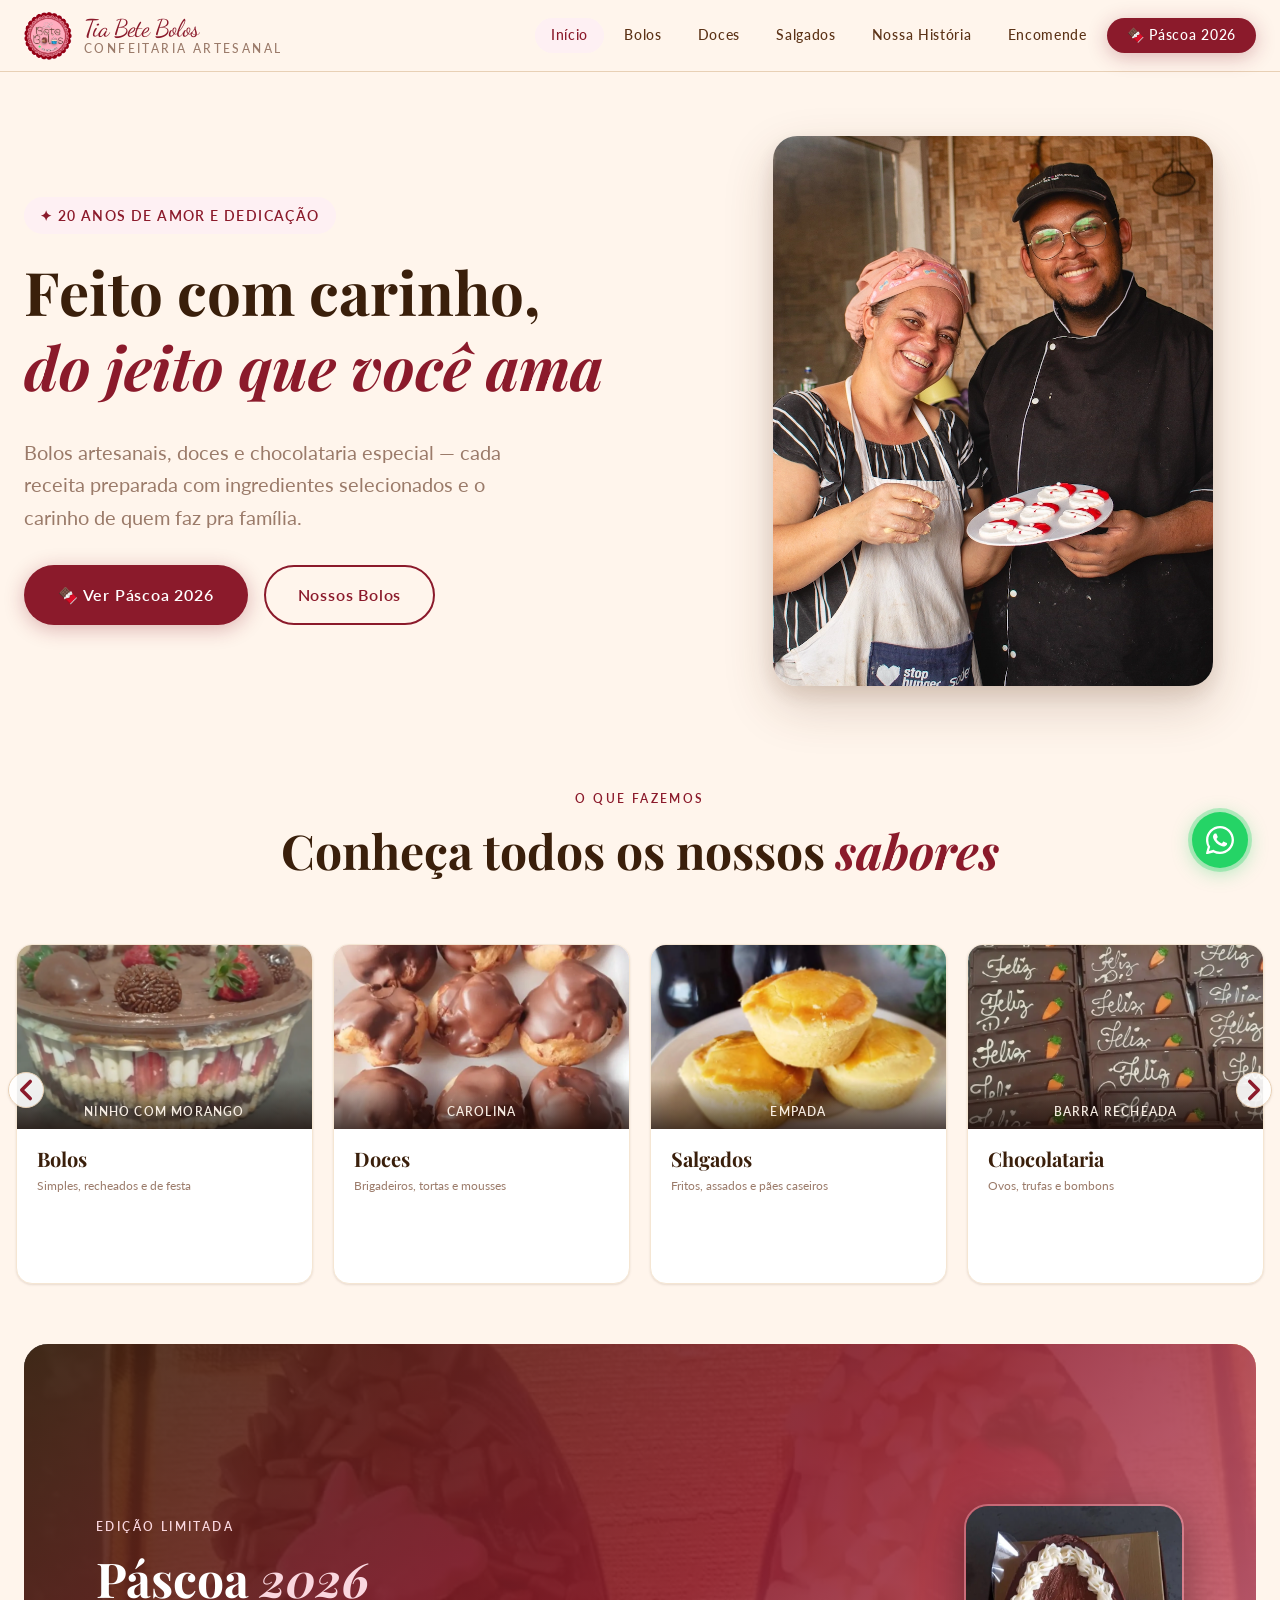
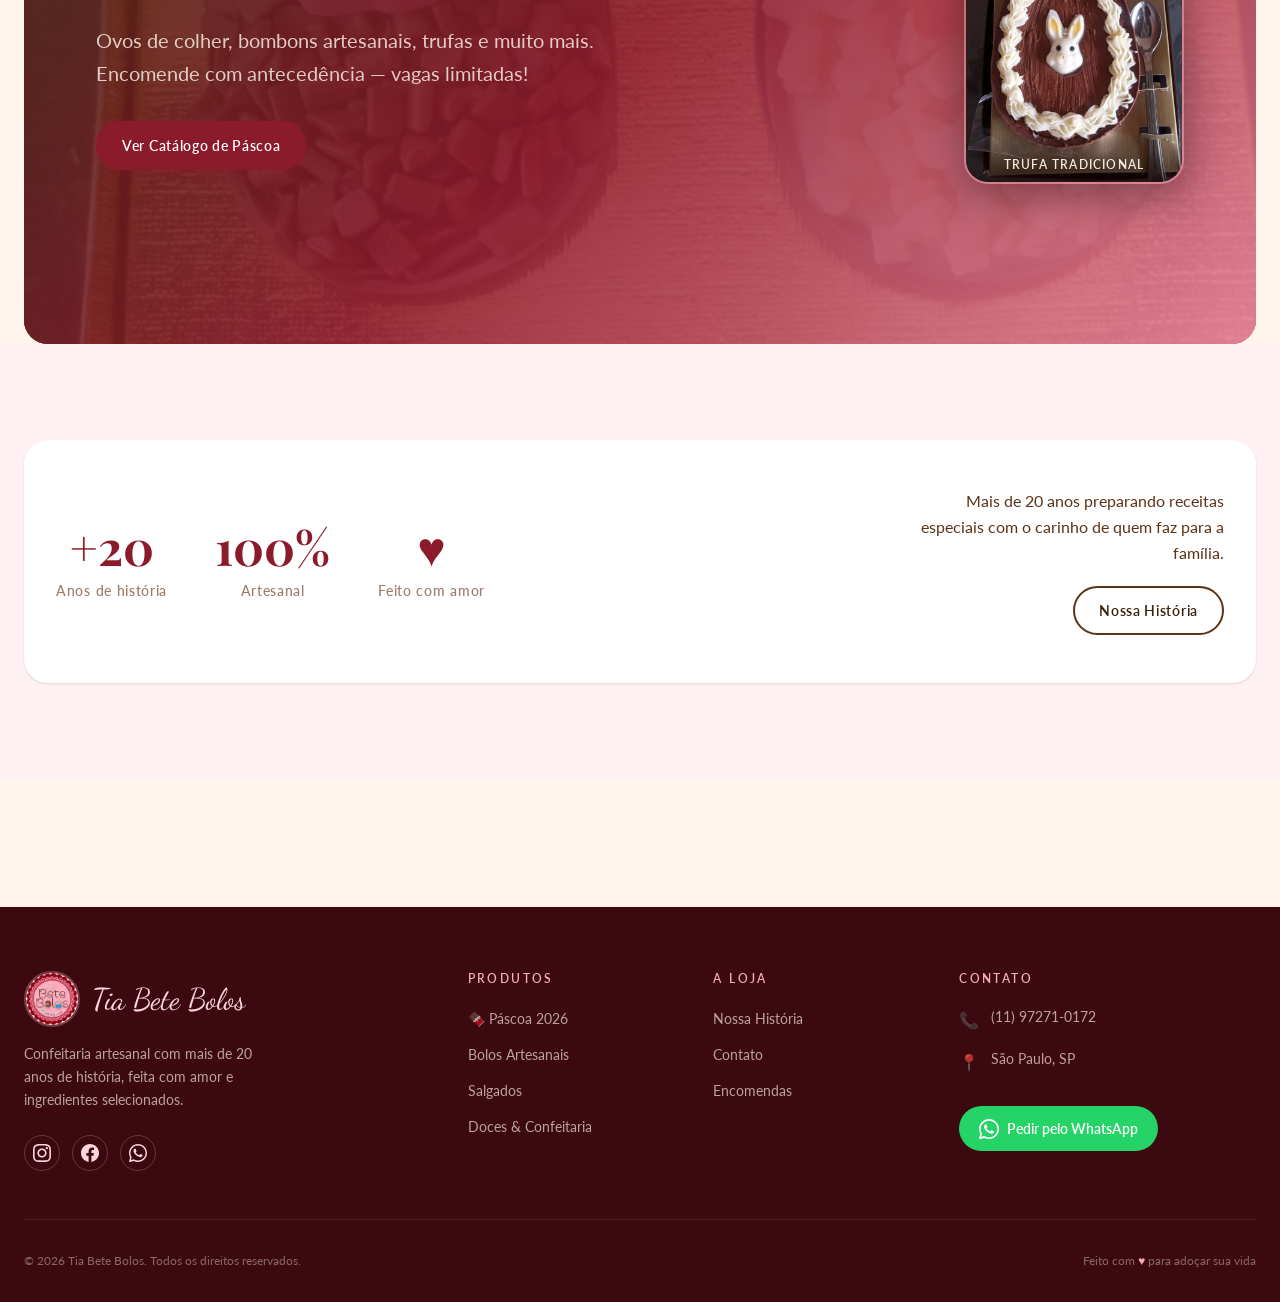
==== commit fd7d1454: "Melhoria visual da calculadora e banners da index" ====
--- a/index.html
+++ b/index.html
@@ -207,7 +207,7 @@
     <!-- ====================================================
          SEÇÃO DE DESTAQUE — PÁSCOA
          ==================================================== -->
-    <section class="section pascoa-banner" aria-label="Páscoa 2026">
+    <section class="section pascoa-banner" aria-label="Páscoa 2026" data-bg-pool="chocolataria">
       <div class="container">
         <div class="pascoa-banner__inner">
           <div class="pascoa-banner__text">
--- a/css/home.css
+++ b/css/home.css
@@ -155,6 +155,11 @@
   border-radius: var(--radius-2xl);
   margin: 0 var(--space-6);
   overflow: hidden;
+}
+
+.pascoa-banner.section-gallery-bg .section-gallery-bg__overlay {
+  background: var(--gradient-pascoa);
+  opacity: 0.88;
 }
 
 .pascoa-banner__inner {
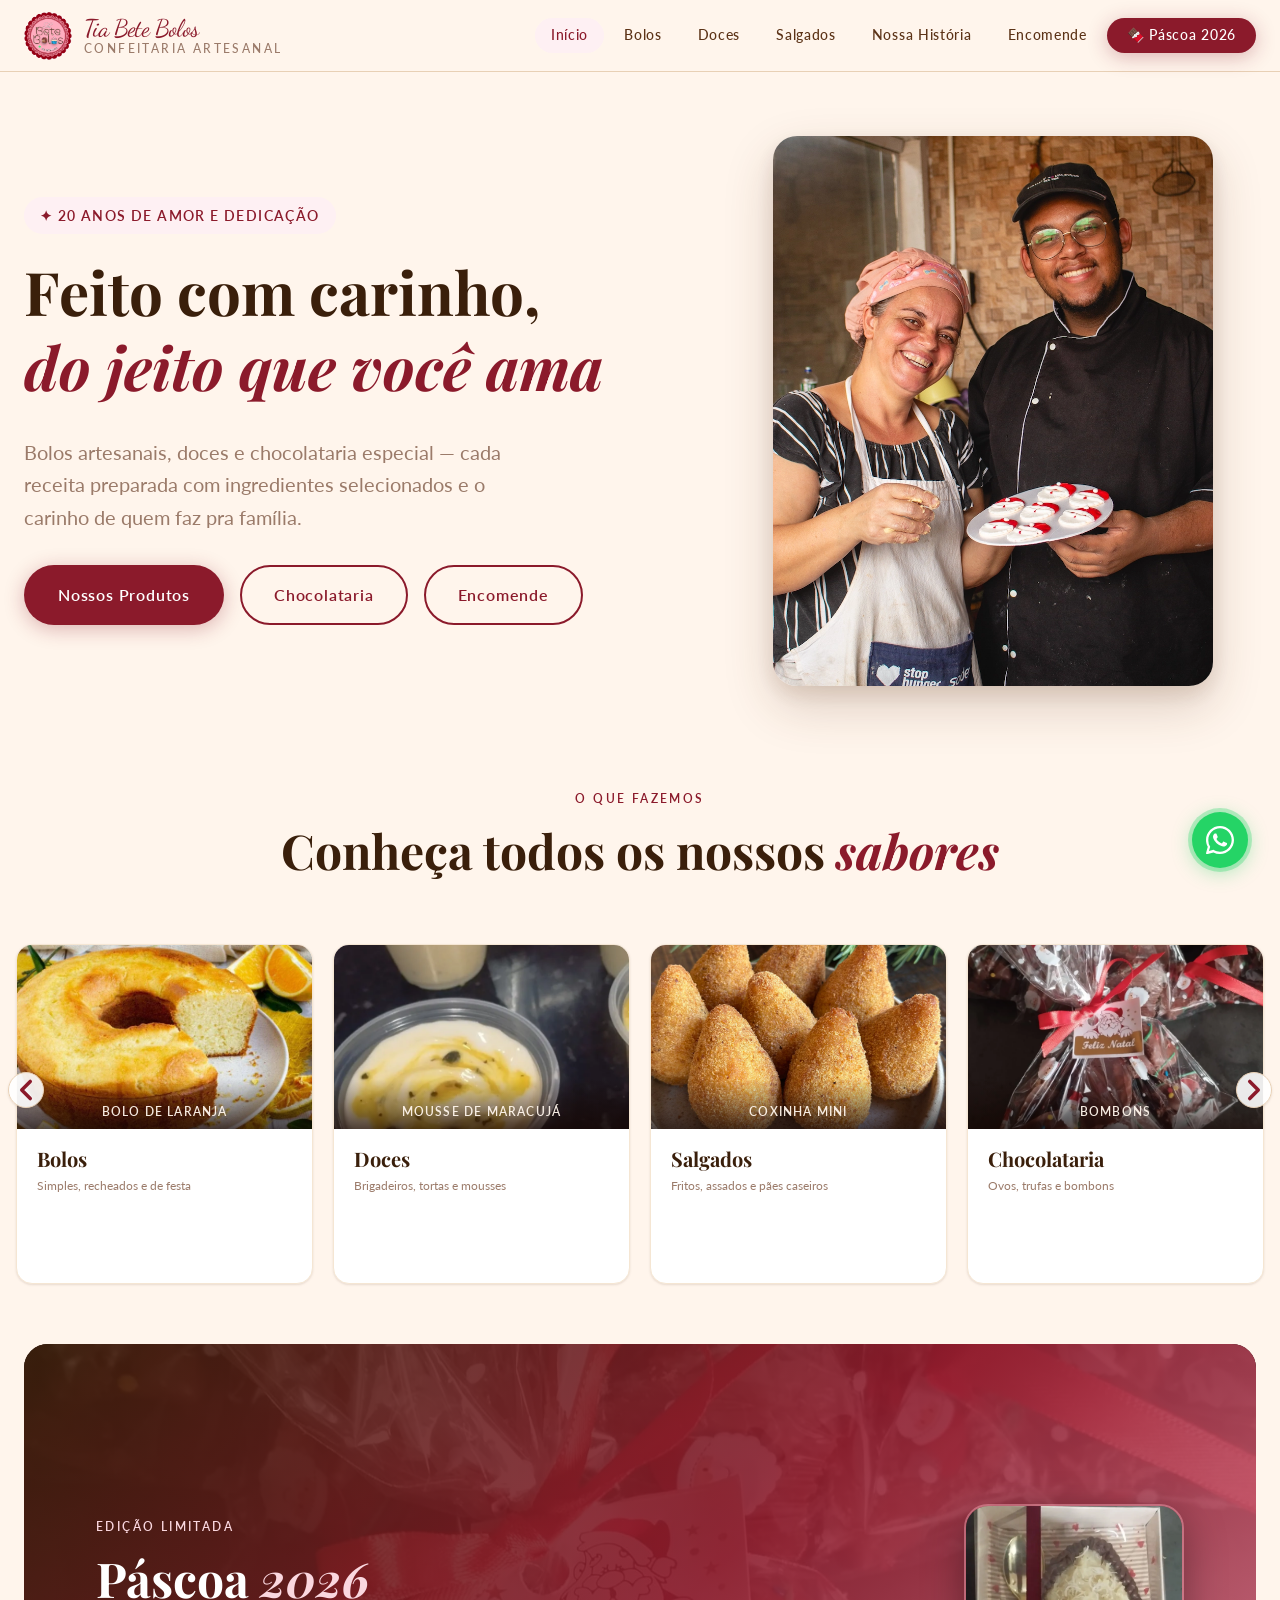
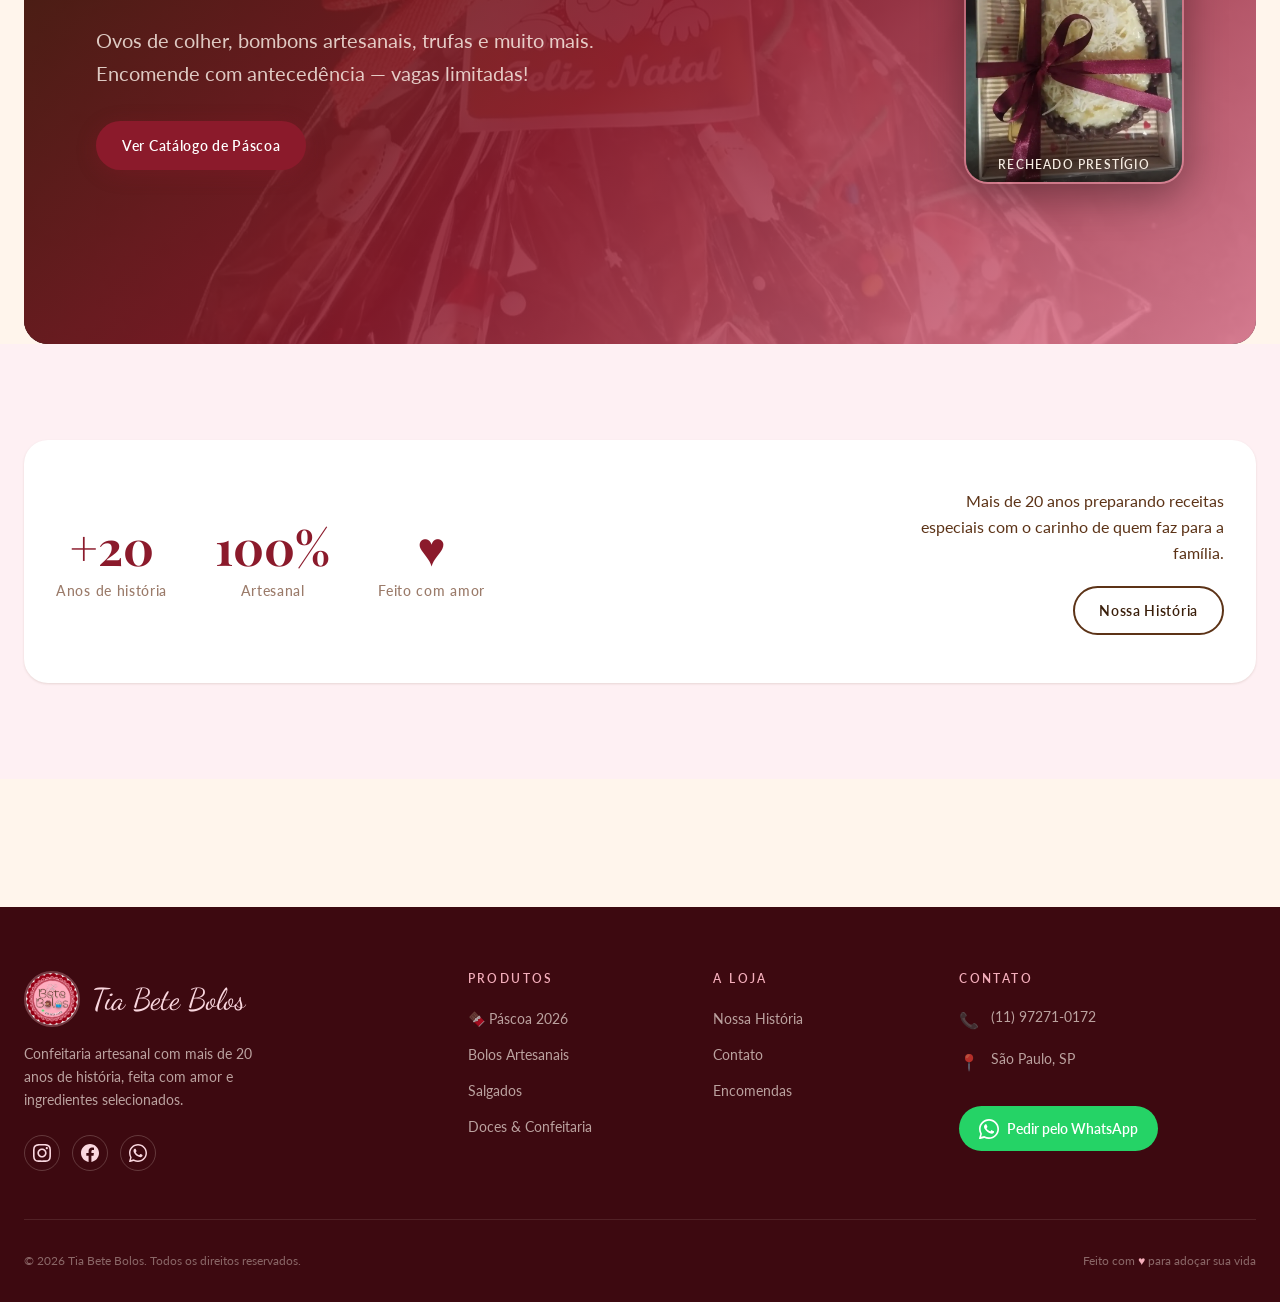
==== commit 85ed90c5: "Botões do Cabeçalho da Index atualizados" ====
--- a/index.html
+++ b/index.html
@@ -57,11 +57,14 @@
             pra família.
           </p>
           <div class="hero__actions">
-            <a href="pages/chocolataria.html" class="btn btn--primary btn--lg">
-              🍫 Ver Páscoa 2026
-            </a>
-            <a href="pages/bolos.html" class="btn btn--outline btn--lg">
-              Nossos Bolos
+            <a href="#categorias" class="btn btn--primary btn--lg">
+              Nossos Produtos
+            </a>
+            <a href="pages/chocolataria.html" class="btn btn--outline btn--lg">
+              Chocolataria
+            </a>
+            <a href="pages/contato.html" class="btn btn--outline btn--lg">
+              Encomende
             </a>
           </div>
         </div>
